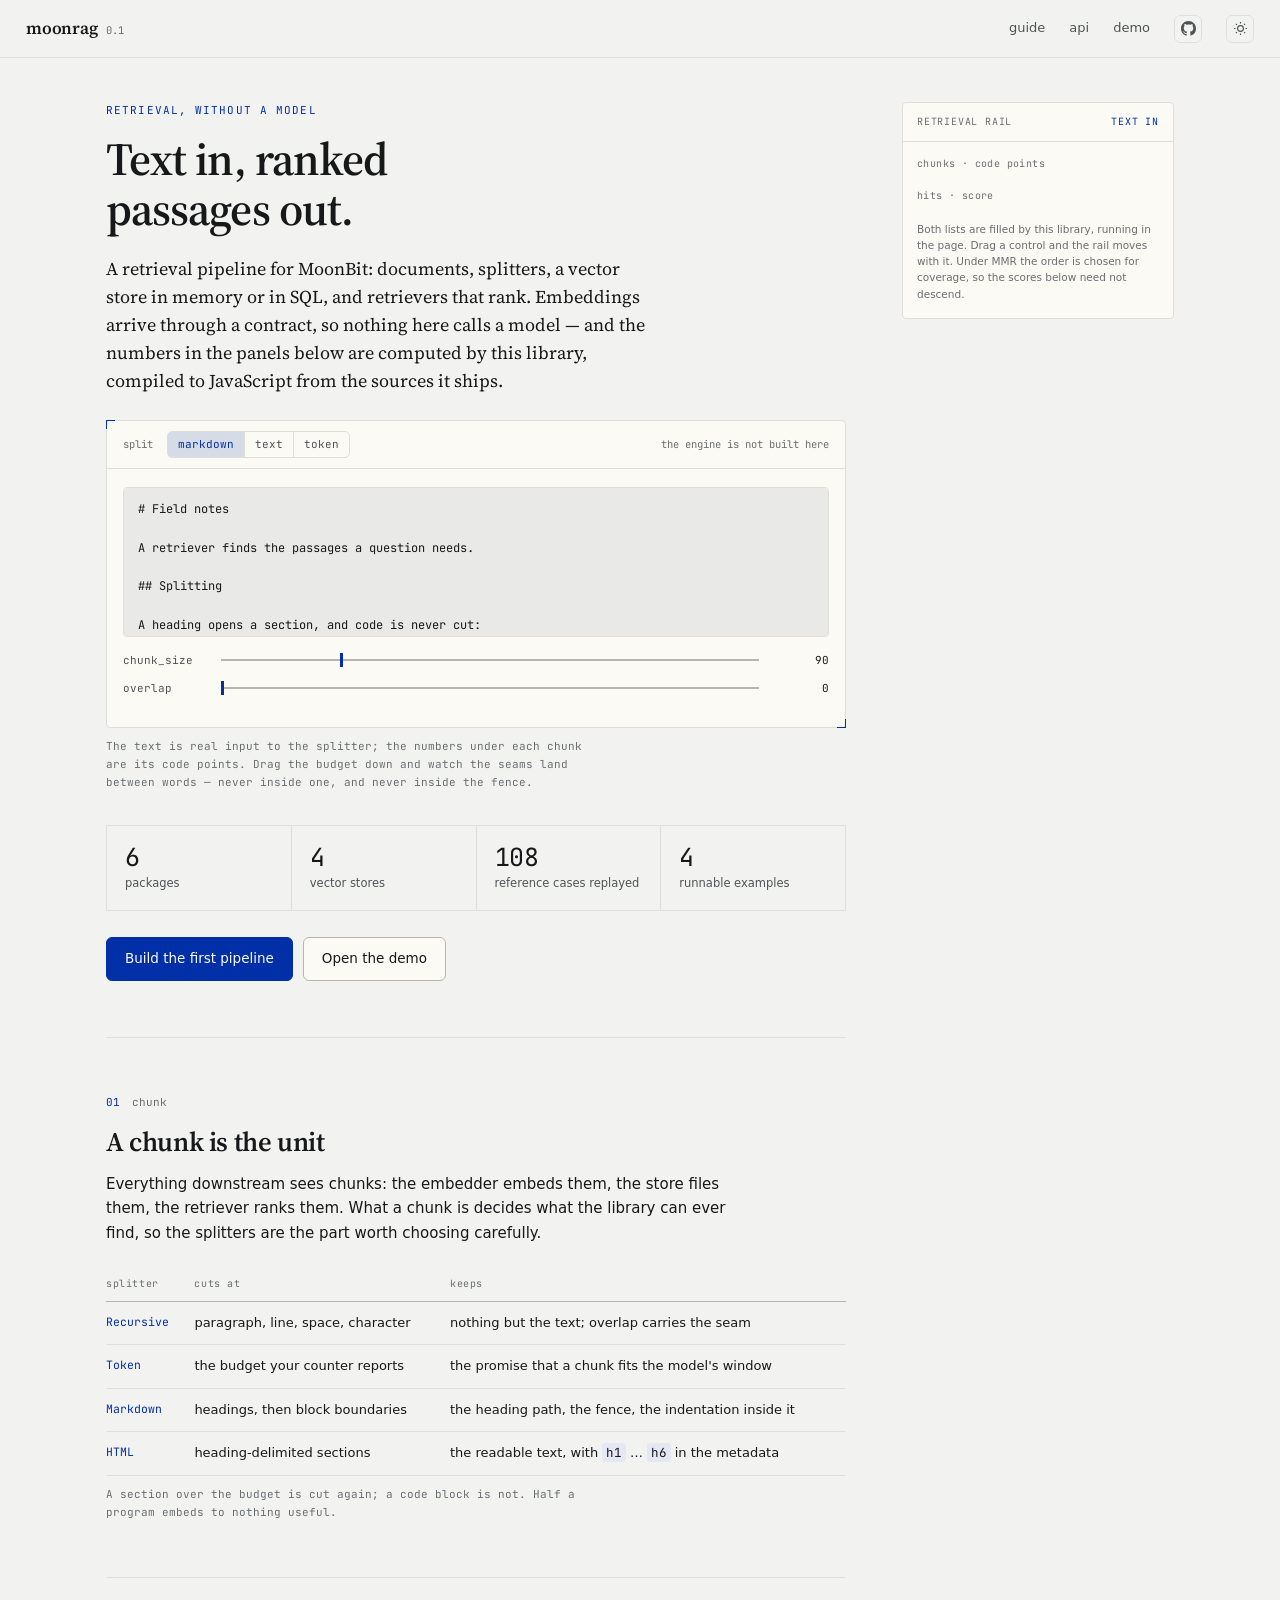
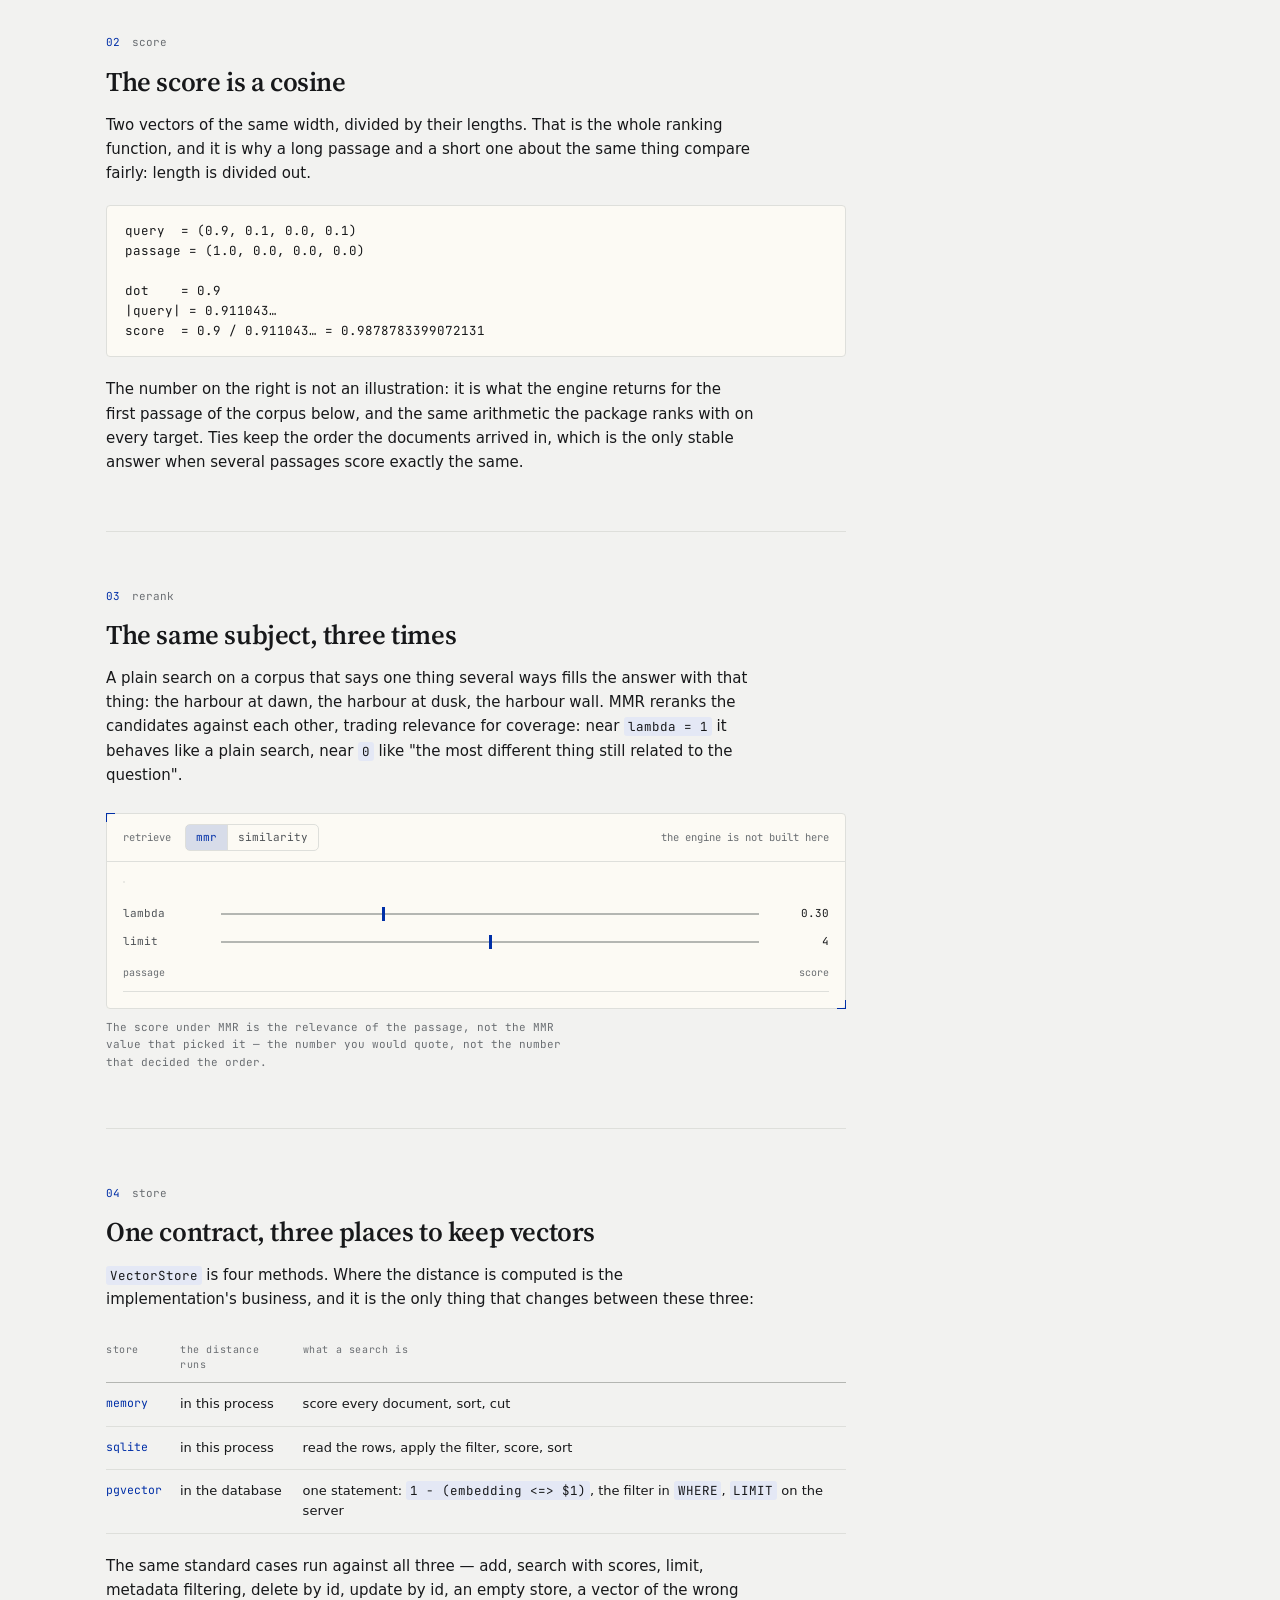
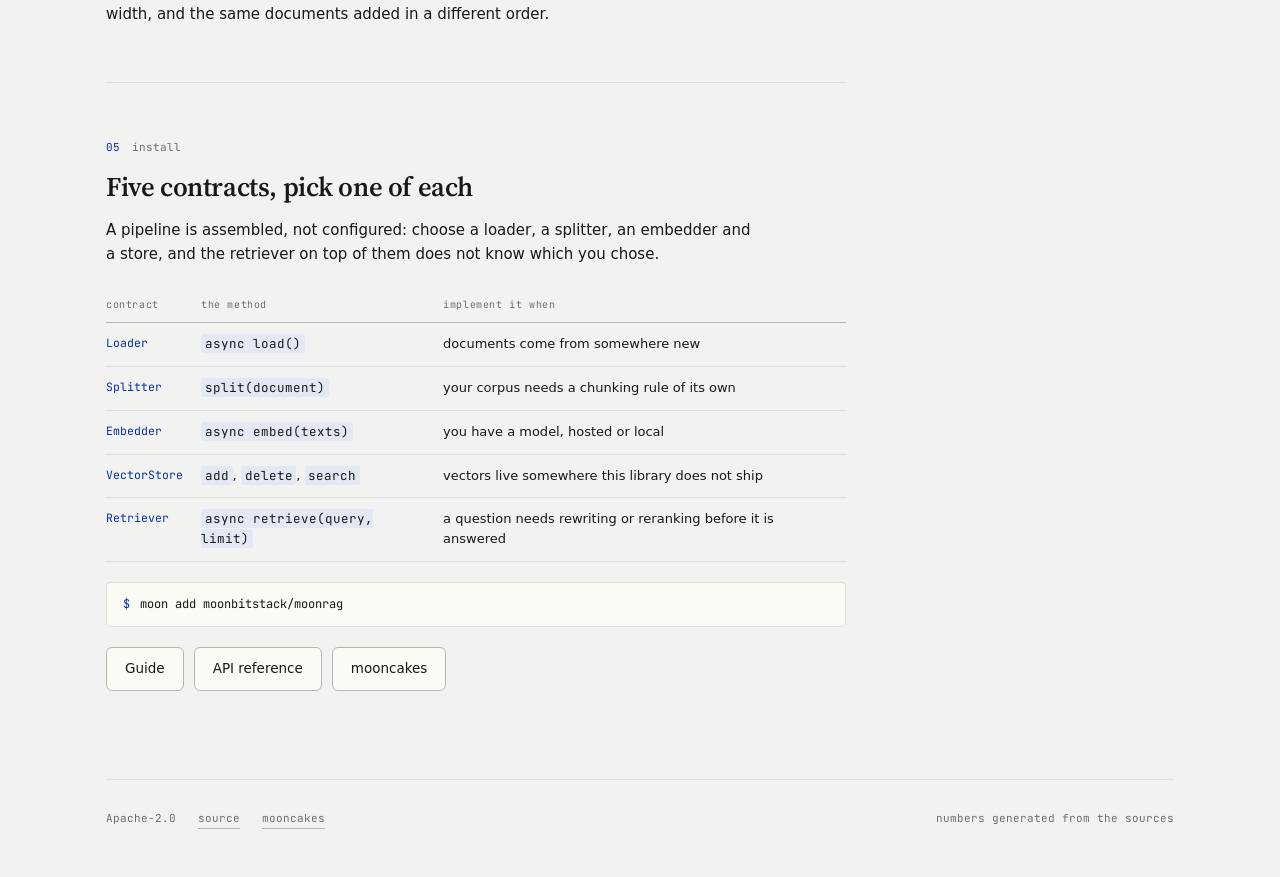
==== docs/index.html @ 8a78be21 "docs(moonrag): regenerate the API reference and the site figures for the MySQL work. Signed-off-by: " ====
<!doctype html>
<html lang="en" data-theme="light">
  <head>
    <meta charset="utf-8" />
    <meta name="viewport" content="width=device-width, initial-scale=1" />
    <title>moonrag — documents, splitting, vectors, retrieval</title>
    <meta
      name="description"
      content="A retrieval pipeline for MoonBit: documents, splitters, a vector store in memory or in SQL, and retrievers that rank. Embeddings arrive through a contract, so nothing here calls a model."
    />
    <meta property="og:type" content="website" />
    <meta property="og:title" content="moonrag — documents, splitting, vectors, retrieval" />
    <meta property="og:description" content="A retrieval pipeline for MoonBit: documents, splitters, a vector store in memory or in SQL, and retrievers that rank. Embeddings arrive through a contract, so nothing here calls a model." />
    <meta property="og:url" content="https://moonbitstack.github.io/moonrag/" />
    <meta name="theme-color" content="#f2f2f0" media="(prefers-color-scheme: light)" />
    <meta name="theme-color" content="#0b1733" media="(prefers-color-scheme: dark)" />
    <link rel="icon" href="favicon.svg" type="image/svg+xml" />
    <link rel="canonical" href="https://moonbitstack.github.io/moonrag/" />
    <link rel="preconnect" href="https://fonts.googleapis.com" />
    <link rel="preconnect" href="https://fonts.gstatic.com" crossorigin />
    <link
      href="https://fonts.googleapis.com/css2?family=Source+Serif+4:opsz,wght@8..60,400;8..60,600&family=JetBrains+Mono:wght@400;500&display=swap"
      rel="stylesheet"
    />
    <link rel="stylesheet" href="site.css" />
  </head>
  <body>
    <header>
      <a class="wordmark" href="./">moonrag <span>0.1</span></a>
      <nav>
        <a href="./guide.html">guide</a>
        <a href="./api.html">api</a>
        <a href="./demo.html">demo</a>
        <a
          class="icon"
          href="https://github.com/moonbitstack/moonrag"
          aria-label="Source on GitHub"
        >
          <svg viewBox="0 0 16 16" aria-hidden="true" fill="currentColor">
            <path
              d="M8 0C3.58 0 0 3.58 0 8c0 3.54 2.29 6.53 5.47 7.59.4.07.55-.17.55-.38 0-.19-.01-.82-.01-1.49-2.01.37-2.53-.49-2.69-.94-.09-.23-.48-.94-.82-1.13-.28-.15-.68-.52-.01-.53.63-.01 1.08.58 1.23.82.72 1.21 1.87.87 2.33.66.07-.52.28-.87.51-1.07-1.78-.2-3.64-.89-3.64-3.95 0-.87.31-1.59.82-2.15-.08-.2-.36-1.02.08-2.12 0 0 .67-.21 2.2.82a7.4 7.4 0 0 1 2-.27c.68 0 1.36.09 2 .27 1.53-1.04 2.2-.82 2.2-.82.44 1.1.16 1.92.08 2.12.51.56.82 1.27.82 2.15 0 3.07-1.87 3.75-3.65 3.95.29.25.54.73.54 1.48 0 1.07-.01 1.93-.01 2.2 0 .21.15.46.55.38A8.01 8.01 0 0 0 16 8c0-4.42-3.58-8-8-8Z"
            />
          </svg>
        </a>
        <button class="icon" data-theme-toggle aria-label="Switch theme" type="button">
          <svg class="sun" viewBox="0 0 16 16" aria-hidden="true" fill="none" stroke="currentColor" stroke-width="1.2">
            <circle cx="8" cy="8" r="3.1" />
            <path d="M8 1v1.6M8 13.4V15M1 8h1.6M13.4 8H15M3.05 3.05l1.13 1.13M11.82 11.82l1.13 1.13M12.95 3.05l-1.13 1.13M4.18 11.82l-1.13 1.13" />
          </svg>
          <svg class="moon" viewBox="0 0 16 16" aria-hidden="true" fill="none" stroke="currentColor" stroke-width="1.2">
            <path d="M13.5 9.6A6 6 0 0 1 6.4 2.5a6 6 0 1 0 7.1 7.1Z" />
          </svg>
        </button>
      </nav>
    </header>

    <div class="shell">
      <main>
        <div class="content">
          <section data-label="text in">
            <p class="eyebrow">retrieval, without a model</p>
            <h1>Text in, ranked passages out.</h1>
            <p class="lead">
              A retrieval pipeline for MoonBit: documents, splitters, a vector store in memory or in
              SQL, and retrievers that rank. Embeddings arrive through a contract, so nothing here
              calls a model — and the numbers in the panels below are computed by this library,
              compiled to JavaScript from the sources it ships.
            </p>

            <div class="figure" data-splitter>
              <div class="figure-head">
                <span>split</span>
                <div class="segmented" role="group" aria-label="Splitter">
                  <button type="button" data-mode="markdown" aria-pressed="true">markdown</button>
                  <button type="button" data-mode="text" aria-pressed="false">text</button>
                  <button type="button" data-mode="token" aria-pressed="false">token</button>
                </div>
                <span class="spacer"></span>
                <span data-status>—</span>
              </div>
              <div class="figure-body">
                <textarea data-text spellcheck="false"># Field notes

A retriever finds the passages a question needs.

## Splitting

A heading opens a section, and code is never cut:

```moonbit
let chunks = splitter.split(document)
```

## Ranking

Cosine similarity, with ties going to the document that arrived first.</textarea>
                <label class="control">
                  <span>chunk_size</span>
                  <input type="range" data-size min="24" max="320" step="2" value="90" />
                  <output data-size-out>90</output>
                </label>
                <label class="control">
                  <span>overlap</span>
                  <input type="range" data-overlap min="0" max="80" step="1" value="0" />
                  <output data-overlap-out>0</output>
                </label>
                <div class="strip" data-strip></div>
              </div>
            </div>
            <p class="caption">
              The text is real input to the splitter; the numbers under each chunk are its code
              points. Drag the budget down and watch the seams land between words — never inside one,
              and never inside the fence.
            </p>

            <div class="metrics">
              <div class="metric">
                <b><!--num:packages-->6<!--/num--></b>
                <span>packages</span>
              </div>
              <div class="metric">
                <b><!--num:backends-->4<!--/num--></b>
                <span>vector stores</span>
              </div>
              <div class="metric">
                <b><!--num:cases-->108<!--/num--></b>
                <span>reference cases replayed</span>
              </div>
              <div class="metric">
                <b><!--num:examples-->4<!--/num--></b>
                <span>runnable examples</span>
              </div>
            </div>

            <div class="actions">
              <a class="button primary" href="./guide.html">Build the first pipeline</a>
              <a class="button" href="./demo.html">Open the demo</a>
            </div>
          </section>

          <section data-label="chunk">
            <div class="section-label"><b>01</b> <span>chunk</span></div>
            <h2>A chunk is the unit</h2>
            <p>
              Everything downstream sees chunks: the embedder embeds them, the store files them, the
              retriever ranks them. What a chunk is decides what the library can ever find, so the
              splitters are the part worth choosing carefully.
            </p>
            <table class="grid">
              <thead>
                <tr>
                  <th>splitter</th>
                  <th>cuts at</th>
                  <th>keeps</th>
                </tr>
              </thead>
              <tbody>
                <tr>
                  <td>Recursive</td>
                  <td>paragraph, line, space, character</td>
                  <td>nothing but the text; overlap carries the seam</td>
                </tr>
                <tr>
                  <td>Token</td>
                  <td>the budget your counter reports</td>
                  <td>the promise that a chunk fits the model's window</td>
                </tr>
                <tr>
                  <td>Markdown</td>
                  <td>headings, then block boundaries</td>
                  <td>the heading path, the fence, the indentation inside it</td>
                </tr>
                <tr>
                  <td>HTML</td>
                  <td>heading-delimited sections</td>
                  <td>the readable text, with <code>h1</code> … <code>h6</code> in the metadata</td>
                </tr>
              </tbody>
            </table>
            <p class="caption">
              A section over the budget is cut again; a code block is not. Half a program embeds to
              nothing useful.
            </p>
          </section>

          <section data-label="score">
            <div class="section-label"><b>02</b> <span>score</span></div>
            <h2>The score is a cosine</h2>
            <p>
              Two vectors of the same width, divided by their lengths. That is the whole ranking
              function, and it is why a long passage and a short one about the same thing compare
              fairly: length is divided out.
            </p>
            <pre><code>query  = (0.9, 0.1, 0.0, 0.1)
passage = (1.0, 0.0, 0.0, 0.0)

dot    = 0.9
|query| = 0.911043…
score  = 0.9 / 0.911043… = 0.9878783399072131</code></pre>
            <p>
              The number on the right is not an illustration: it is what the engine returns for the
              first passage of the corpus below, and the same arithmetic the package ranks with on
              every target. Ties keep the order the documents arrived in, which is the only stable
              answer when several passages score exactly the same.
            </p>
          </section>

          <section data-label="dedupe">
            <div class="section-label"><b>03</b> <span>rerank</span></div>
            <h2>The same subject, three times</h2>
            <p>
              A plain search on a corpus that says one thing several ways fills the answer with that
              thing: the harbour at dawn, the harbour at dusk, the harbour wall. MMR reranks the
              candidates against each other, trading relevance for coverage: near
              <code>lambda = 1</code> it behaves like a plain search, near <code>0</code> like "the
              most different thing still related to the question".
            </p>

            <div class="figure" data-retriever>
              <div class="figure-head">
                <span>retrieve</span>
                <div class="segmented" role="group" aria-label="Order">
                  <button type="button" data-order="mmr" aria-pressed="true">mmr</button>
                  <button type="button" data-order="similarity" aria-pressed="false">
                    similarity
                  </button>
                </div>
                <span class="spacer"></span>
                <span data-status>—</span>
              </div>
              <div class="figure-body">
                <div class="segmented" data-queries role="group" aria-label="Query"></div>
                <label class="control" data-lambda-row>
                  <span>lambda</span>
                  <input type="range" data-lambda min="0" max="1" step="0.05" value="0.3" />
                  <output data-lambda-out>0.30</output>
                </label>
                <label class="control">
                  <span>limit</span>
                  <input type="range" data-k min="1" max="7" step="1" value="4" />
                  <output data-k-out>4</output>
                </label>
                <table class="hits">
                  <thead>
                    <tr>
                      <th></th>
                      <th>passage</th>
                      <th style="text-align: right">score</th>
                    </tr>
                  </thead>
                  <tbody data-hits></tbody>
                </table>
              </div>
            </div>
            <p class="caption">
              The score under MMR is the relevance of the passage, not the MMR value that picked it —
              the number you would quote, not the number that decided the order.
            </p>
          </section>

          <section data-label="store">
            <div class="section-label"><b>04</b> <span>store</span></div>
            <h2>One contract, three places to keep vectors</h2>
            <p>
              <code>VectorStore</code> is four methods. Where the distance is computed is the
              implementation's business, and it is the only thing that changes between these three:
            </p>
            <table class="grid">
              <thead>
                <tr>
                  <th>store</th>
                  <th>the distance runs</th>
                  <th>what a search is</th>
                </tr>
              </thead>
              <tbody>
                <tr>
                  <td>memory</td>
                  <td>in this process</td>
                  <td>score every document, sort, cut</td>
                </tr>
                <tr>
                  <td>sqlite</td>
                  <td>in this process</td>
                  <td>read the rows, apply the filter, score, sort</td>
                </tr>
                <tr>
                  <td>pgvector</td>
                  <td>in the database</td>
                  <td>
                    one statement: <code>1 - (embedding &lt;=&gt; $1)</code>, the filter in
                    <code>WHERE</code>, <code>LIMIT</code> on the server
                  </td>
                </tr>
              </tbody>
            </table>
            <p>
              The same standard cases run against all three — add, search with scores, limit,
              metadata filtering, delete by id, update by id, an empty store, a vector of the wrong
              width, and the same documents added in a different order.
            </p>
          </section>

          <section data-label="install">
            <div class="section-label"><b>05</b> <span>install</span></div>
            <h2>Five contracts, pick one of each</h2>
            <p>
              A pipeline is assembled, not configured: choose a loader, a splitter, an embedder and a
              store, and the retriever on top of them does not know which you chose.
            </p>
            <table class="grid">
              <thead>
                <tr>
                  <th>contract</th>
                  <th>the method</th>
                  <th>implement it when</th>
                </tr>
              </thead>
              <tbody>
                <tr>
                  <td>Loader</td>
                  <td><code>async load()</code></td>
                  <td>documents come from somewhere new</td>
                </tr>
                <tr>
                  <td>Splitter</td>
                  <td><code>split(document)</code></td>
                  <td>your corpus needs a chunking rule of its own</td>
                </tr>
                <tr>
                  <td>Embedder</td>
                  <td><code>async embed(texts)</code></td>
                  <td>you have a model, hosted or local</td>
                </tr>
                <tr>
                  <td>VectorStore</td>
                  <td><code>add</code>, <code>delete</code>, <code>search</code></td>
                  <td>vectors live somewhere this library does not ship</td>
                </tr>
                <tr>
                  <td>Retriever</td>
                  <td><code>async retrieve(query, limit)</code></td>
                  <td>a question needs rewriting or reranking before it is answered</td>
                </tr>
              </tbody>
            </table>
            <div class="shell-cmd">moon add moonbitstack/moonrag</div>
            <div class="actions">
              <a class="button" href="./guide.html">Guide</a>
              <a class="button" href="./api.html">API reference</a>
              <a class="button" href="https://mooncakes.io/docs/moonbitstack/moonrag">mooncakes</a>
            </div>
          </section>
        </div>

        <aside class="rail scroll" aria-label="Retrieval rail">
          <div class="rail-head">
            <span>retrieval rail</span>
            <b data-rail-section>text in</b>
          </div>
          <div class="rail-body">
            <div class="rail-block">chunks · code points</div>
            <div data-rail-chunks></div>
            <div class="rail-block">hits · score</div>
            <div data-rail-hits></div>
            <p class="rail-note">
              Both lists are filled by this library, running in the page. Drag a control and the rail
              moves with it. Under MMR the order is chosen for coverage, so the scores below need not
              descend.
            </p>
          </div>
        </aside>
      </main>

      <footer>
        <span>Apache-2.0</span>
        <a href="https://github.com/moonbitstack/moonrag">source</a>
        <a href="https://mooncakes.io/docs/moonbitstack/moonrag">mooncakes</a>
        <span class="spacer">numbers generated from the sources</span>
      </footer>
    </div>

    <script type="module" src="site.js"></script>
  </body>
</html>
---- docs/site.css ----
/* moonrag — a proof sheet cut from metal and pigment. By day: white gold, platinum and silver, with
   International Klein Blue for the marks an editor would make in the margin. By night: lapis lazuli
   and indigo, the same ultramarine lit from the other side. Hairlines instead of cards, tabular
   numerals instead of badges, crop marks instead of shadows. Nothing here is derived from a
   gradient. */

:root {
  /* Three metals, three jobs: platinum is the sheet, white gold the plate laid on it, silver the
     well a control is recessed into. The ink is graphite, so the blue is the only pigment. */
  --paper: #f2f2f0;
  --surface: #fcfaf4;
  --well: #e9e9e7;
  --ink: #17181a;
  --muted: #4f5357;
  --faint: #6a6e72;
  --rule: #dedfdb;
  --rule-strong: #b4b6b2;
  --accent: #002fa7;
  --accent-soft: #e4e8f5;
  --on-accent: #fcfaf4;
  --serif: "Source Serif 4", Georgia, "Times New Roman", serif;
  --mono: "JetBrains Mono", ui-monospace, "SFMono-Regular", Menlo, monospace;
  --sans: system-ui, -apple-system, "Segoe UI", Roboto, sans-serif;
  --rail: 272px;
  --gap: 56px;
  /* one step, used everywhere: 6 · 10 · 14 · 20 · 26 · 34 · 44 · 56 */
  --s1: 6px;
  --s2: 10px;
  --s3: 14px;
  --s4: 20px;
  --s5: 26px;
  --s6: 34px;
  --s7: 44px;
  --s8: 56px;
  color-scheme: light;
}

[data-theme="dark"] {
  /* Lapis is the ground and indigo the plate lifted off it; the accent is the same ultramarine as
     the day's, lit rather than laid on paper, so the blue survives the change of light. */
  --paper: #0b1733;
  --surface: #191d44;
  --well: #08122a;
  --ink: #e8ebf5;
  --muted: #a2a9c4;
  --faint: #828bad;
  --rule: #232a52;
  --rule-strong: #333b6b;
  --accent: #9fb8f0;
  --accent-soft: #1b2350;
  --on-accent: #0a1128;
  color-scheme: dark;
}

*,
*::before,
*::after {
  box-sizing: border-box;
}

html {
  scroll-behavior: smooth;
}

html,
button,
input,
textarea,
select {
  font-variant-ligatures: no-contextual;
}

body {
  margin: 0;
  background: var(--paper);
  color: var(--ink);
  font-family: var(--sans);
  font-size: 15px;
  line-height: 1.62;
  -webkit-font-smoothing: antialiased;
}

a {
  color: inherit;
  text-decoration: none;
  border-bottom: 1px solid var(--rule-strong);
}

a:hover {
  border-bottom-color: var(--accent);
  color: var(--accent);
}

code,
pre,
kbd {
  font-family: var(--mono);
  font-size: 12.5px;
}

p code,
li code,
td code,
dd code {
  background: var(--accent-soft);
  padding: 0.08em 0.3em;
  border-radius: 3px;
  overflow-wrap: anywhere;
}

/* ---------- scrollbars, site and in-page ------------------------------------------------ */

@supports selector(::-webkit-scrollbar) {
  html::-webkit-scrollbar {
    width: 10px;
    height: 10px;
  }
  html::-webkit-scrollbar-track {
    background: transparent;
  }
  html::-webkit-scrollbar-thumb {
    border-radius: 99px;
    border: 3px solid transparent;
    background-clip: content-box;
    background-color: color-mix(in srgb, var(--ink) 24%, transparent);
  }
  html.at-top::-webkit-scrollbar-thumb {
    background: transparent;
  }
  .scroll::-webkit-scrollbar,
  pre::-webkit-scrollbar,
  textarea::-webkit-scrollbar,
  table.grid::-webkit-scrollbar,
  .shell-cmd::-webkit-scrollbar {
    width: 8px;
    height: 8px;
  }
  .scroll::-webkit-scrollbar-track,
  pre::-webkit-scrollbar-track,
  textarea::-webkit-scrollbar-track,
  table.grid::-webkit-scrollbar-track,
  .shell-cmd::-webkit-scrollbar-track {
    background: transparent;
  }
  .scroll::-webkit-scrollbar-thumb,
  pre::-webkit-scrollbar-thumb,
  textarea::-webkit-scrollbar-thumb,
  table.grid::-webkit-scrollbar-thumb,
  .shell-cmd::-webkit-scrollbar-thumb {
    border-radius: 99px;
    border: 2px solid transparent;
    background-clip: content-box;
    background-color: color-mix(in srgb, var(--ink) 12%, transparent);
  }
  .scroll:hover::-webkit-scrollbar-thumb,
  pre:hover::-webkit-scrollbar-thumb,
  textarea:hover::-webkit-scrollbar-thumb,
  table.grid:hover::-webkit-scrollbar-thumb,
  .shell-cmd:hover::-webkit-scrollbar-thumb {
    background-color: color-mix(in srgb, var(--ink) 26%, transparent);
  }
}

@supports not selector(::-webkit-scrollbar) {
  html {
    scrollbar-width: thin;
    scrollbar-color: color-mix(in srgb, var(--ink) 26%, transparent) transparent;
  }
  html.at-top {
    scrollbar-color: transparent transparent;
  }
  .scroll,
  pre,
  textarea,
  table.grid,
  .shell-cmd {
    scrollbar-width: thin;
    scrollbar-color: color-mix(in srgb, var(--ink) 14%, transparent) transparent;
  }
  .scroll:hover,
  pre:hover,
  textarea:hover,
  table.grid:hover,
  .shell-cmd:hover {
    scrollbar-color: color-mix(in srgb, var(--ink) 30%, transparent) transparent;
  }
}

/* ---------- header --------------------------------------------------------------------- */

header {
  position: sticky;
  top: 0;
  z-index: 20;
  display: flex;
  align-items: center;
  gap: 26px;
  height: 58px;
  padding: 0 26px;
  background: color-mix(in srgb, var(--paper) 92%, transparent);
  backdrop-filter: saturate(140%) blur(6px);
  border-bottom: 1px solid var(--rule);
}

.wordmark {
  display: flex;
  align-items: baseline;
  gap: 8px;
  font-family: var(--serif);
  font-size: 17px;
  font-weight: 600;
  border: 0;
  letter-spacing: -0.01em;
}

.wordmark span {
  font-family: var(--mono);
  font-size: 10.5px;
  font-weight: 400;
  color: var(--faint);
  letter-spacing: 0;
}

header nav {
  display: flex;
  align-items: center;
  gap: 24px;
  margin-left: auto;
  font-size: 13px;
  color: var(--muted);
}

header nav a {
  border: 0;
  padding: 2px 0;
  border-bottom: 1px solid transparent;
}

header nav a[aria-current="page"] {
  color: var(--ink);
  border-bottom-color: var(--accent);
}

.icon {
  display: inline-flex;
  align-items: center;
  justify-content: center;
  width: 28px;
  height: 28px;
  border: 1px solid var(--rule);
  border-radius: 6px;
  color: var(--muted);
  background: transparent;
  padding: 0;
  cursor: pointer;
  line-height: 0;
}

.icon:hover {
  color: var(--accent);
  border-color: var(--accent);
}

.icon svg {
  width: 15px;
  height: 15px;
  display: block;
}

[data-theme="light"] .moon,
[data-theme="dark"] .sun {
  display: none;
}

/* ---------- shell --------------------------------------------------------------------- */

.shell {
  max-width: 1120px;
  margin: 0 auto;
  padding: 0 26px;
}

main {
  display: grid;
  grid-template-columns: minmax(0, 1fr) var(--rail);
  gap: var(--gap);
  padding: var(--s7) 0 88px;
  align-items: start;
}

main.wide {
  grid-template-columns: minmax(0, 1fr);
  max-width: 900px;
  /* One column, so the grid gap would land between sections and double their seam. */
  gap: 0;
}

section {
  padding: var(--s8) 0 var(--s8);
  border-top: 1px solid var(--rule);
  scroll-margin-top: 78px;
}

section:first-child {
  border-top: 0;
  padding-top: 0;
}

section:last-child {
  padding-bottom: 0;
}

/* The seam between two sections is the rule and the padding on either side of it, so no child is
   allowed to add a margin of its own at the top or the bottom. */
section > :first-child {
  margin-top: 0;
}

section > :last-child {
  margin-bottom: 0;
}

/* ---------- typography ---------------------------------------------------------------- */

.eyebrow {
  font-family: var(--mono);
  font-size: 11px;
  letter-spacing: 0.1em;
  color: var(--accent);
  text-transform: uppercase;
  margin: 0 0 var(--s3);
}

h1 {
  font-family: var(--serif);
  font-weight: 600;
  font-size: clamp(32px, 4.4vw, 46px);
  line-height: 1.1;
  letter-spacing: -0.02em;
  margin: 0 0 var(--s4);
  max-width: 16ch;
}

h2 {
  font-family: var(--serif);
  font-weight: 600;
  font-size: 27px;
  line-height: 1.2;
  letter-spacing: -0.015em;
  margin: 0 0 var(--s3);
}

h3 {
  font-family: var(--sans);
  font-weight: 600;
  font-size: 15px;
  margin: var(--s6) 0 var(--s3);
}

.section-label {
  display: flex;
  align-items: baseline;
  gap: 12px;
  font-family: var(--mono);
  font-size: 11px;
  color: var(--faint);
  margin-bottom: var(--s3);
}

.section-label b {
  color: var(--accent);
  font-weight: 400;
}

.lead {
  font-family: var(--serif);
  font-size: 18px;
  line-height: 1.55;
  color: var(--ink);
  margin: 0 0 var(--s5);
  max-width: 62ch;
}

p,
ul,
ol {
  max-width: 68ch;
}

p {
  margin: 0 0 var(--s3);
  color: var(--ink);
}

.muted {
  color: var(--muted);
}

small {
  font-size: 12.5px;
  color: var(--muted);
}

ul {
  margin: 0 0 16px;
  padding-left: 18px;
}

li {
  margin-bottom: var(--s1);
}

li::marker {
  color: var(--faint);
}

.actions {
  display: flex;
  flex-wrap: wrap;
  gap: var(--s2);
  margin: var(--s5) 0 0;
}

.button {
  display: inline-flex;
  align-items: center;
  gap: 8px;
  padding: 10px 18px;
  border: 1px solid var(--rule-strong);
  border-radius: 6px;
  font-size: 13.5px;
  color: var(--ink);
  background: var(--surface);
}

.button:hover {
  border-color: var(--accent);
  color: var(--accent);
}

.button.primary {
  background: var(--accent);
  border-color: var(--accent);
  color: var(--on-accent);
}

.button.primary:hover {
  background: color-mix(in srgb, var(--accent) 88%, var(--ink));
  border-color: color-mix(in srgb, var(--accent) 88%, var(--ink));
  color: var(--on-accent);
}

[data-theme="dark"] .button.primary:hover {
  background: color-mix(in srgb, var(--accent) 88%, #ffffff);
  border-color: color-mix(in srgb, var(--accent) 88%, #ffffff);
}

/* ---------- figures ------------------------------------------------------------------- */

.figure {
  position: relative;
  margin: var(--s5) 0 0;
  border: 1px solid var(--rule);
  background: var(--surface);
  border-radius: 4px;
}

.figure::before,
.figure::after {
  content: "";
  position: absolute;
  width: 9px;
  height: 9px;
  border-color: var(--accent);
  border-style: solid;
  pointer-events: none;
}

.figure::before {
  top: -1px;
  left: -1px;
  border-width: 1px 0 0 1px;
}

.figure::after {
  bottom: -1px;
  right: -1px;
  border-width: 0 1px 1px 0;
}

.figure-head {
  display: flex;
  flex-wrap: wrap;
  align-items: center;
  gap: var(--s3);
  padding: var(--s2) 16px;
  border-bottom: 1px solid var(--rule);
  font-family: var(--mono);
  font-size: 10.5px;
  color: var(--faint);
}

.figure-head .spacer {
  margin-left: auto;
}

.figure-body {
  padding: 18px 16px 16px;
}

.caption {
  font-family: var(--mono);
  font-size: 11px;
  line-height: 1.6;
  color: var(--faint);
  margin: var(--s2) 0 0;
  max-width: 68ch;
}

/* A code block, a table, a list of fields and a row of buttons carry no bottom margin: the gap is
   the follower's. A caption is the exception — it belongs to what it sits under. */
pre + *,
table.grid + *,
dl.fields + *,
.shell-cmd + *,
.actions + * {
  margin-top: var(--s4);
}

pre + .caption,
table.grid + .caption,
.figure + .caption {
  margin-top: var(--s2);
}

/* ---------- controls ------------------------------------------------------------------ */

.segmented {
  display: inline-flex;
  border: 1px solid var(--rule);
  border-radius: 5px;
  overflow: hidden;
}

.segmented button {
  appearance: none;
  border: 0;
  border-right: 1px solid var(--rule);
  background: transparent;
  color: var(--muted);
  font-family: var(--mono);
  font-size: 11px;
  padding: 5px 10px 6px;
  cursor: pointer;
}

.segmented button:last-child {
  border-right: 0;
}

.segmented button[aria-pressed="true"] {
  background: color-mix(in srgb, var(--accent) 15%, transparent);
  color: var(--accent);
}

.figure-body > .segmented {
  margin: 0 0 var(--s3);
}

.control {
  display: grid;
  grid-template-columns: 84px minmax(0, 1fr) 56px;
  align-items: center;
  gap: var(--s3);
  font-family: var(--mono);
  font-size: 11px;
  color: var(--muted);
  margin: 0 0 var(--s2);
}

.control:last-of-type {
  margin-bottom: var(--s3);
}

.control output {
  text-align: right;
  color: var(--ink);
  font-variant-numeric: tabular-nums;
}

/* A range is a rule with a needle on it: a two-pixel track in the rule colour, a three-pixel
   accent bar for the handle. No pill, no shadow — the same language as the crop marks. */
input[type="range"] {
  width: 100%;
  height: 18px;
  margin: 0;
  appearance: none;
  -webkit-appearance: none;
  background: transparent;
  cursor: ew-resize;
}

input[type="range"]::-webkit-slider-runnable-track {
  height: 2px;
  background: var(--rule-strong);
  border-radius: 0;
}

input[type="range"]::-webkit-slider-thumb {
  -webkit-appearance: none;
  width: 3px;
  height: 14px;
  margin-top: -6px;
  border: 0;
  border-radius: 0;
  background: var(--accent);
}

input[type="range"]::-moz-range-track {
  height: 2px;
  background: var(--rule-strong);
  border-radius: 0;
}

input[type="range"]::-moz-range-thumb {
  width: 3px;
  height: 14px;
  border: 0;
  border-radius: 0;
  background: var(--accent);
}

input[type="range"]:hover::-webkit-slider-thumb {
  background: color-mix(in srgb, var(--accent) 82%, var(--ink));
}

textarea {
  display: block;
  width: 100%;
  min-height: 150px;
  margin: 0 0 var(--s3);
  resize: none;
  padding: 12px 14px;
  border: 1px solid var(--rule);
  border-radius: 4px;
  background: var(--well);
  color: var(--ink);
  font-family: var(--mono);
  font-size: 12px;
  line-height: 1.6;
}

textarea:focus,
input:focus-visible,
button:focus-visible,
a:focus-visible {
  outline: 1px solid var(--accent);
  outline-offset: 2px;
}

/* ---------- chunk strip --------------------------------------------------------------- */

.strip {
  margin-top: var(--s3);
}

.chunk {
  position: relative;
  display: grid;
  grid-template-columns: 26px minmax(0, 1fr);
  gap: var(--s2);
  padding: 9px 10px 9px 0;
  border-top: 1px dashed var(--rule-strong);
}

.chunk:first-child {
  border-top: 0;
}

.chunk-no {
  font-family: var(--mono);
  font-size: 10px;
  color: var(--accent);
  text-align: right;
  padding-top: 2px;
  font-variant-numeric: tabular-nums;
}

.chunk-text {
  font-family: var(--mono);
  font-size: 11.5px;
  line-height: 1.55;
  color: var(--ink);
  white-space: pre-wrap;
  overflow-wrap: anywhere;
  margin: 0;
}

.chunk-path {
  display: inline-block;
  font-family: var(--mono);
  font-size: 10px;
  color: var(--faint);
  margin-top: 5px;
}

.chunk-tag {
  font-family: var(--mono);
  font-size: 9.5px;
  letter-spacing: 0.04em;
  color: var(--accent);
  border: 1px solid var(--accent);
  border-radius: 3px;
  padding: 0 4px;
  margin-left: 6px;
  vertical-align: 1px;
}

/* ---------- hits ---------------------------------------------------------------------- */

.hits {
  width: 100%;
  border-collapse: collapse;
  font-size: 12.5px;
}

.hits th {
  font-family: var(--mono);
  font-size: 10px;
  font-weight: 400;
  color: var(--faint);
  text-align: left;
  padding: 0 0 var(--s2);
  border-bottom: 1px solid var(--rule);
}

.hits td {
  padding: 9px 0;
  border-bottom: 1px solid var(--rule);
  vertical-align: baseline;
}

.hits tr:last-child td {
  border-bottom: 0;
}

.hits .score {
  font-family: var(--mono);
  font-size: 11.5px;
  text-align: right;
  font-variant-numeric: tabular-nums;
  color: var(--muted);
  width: 52px;
}

.hits .rank-no {
  font-family: var(--mono);
  font-size: 10px;
  color: var(--faint);
  width: 18px;
  font-variant-numeric: tabular-nums;
}

.hits .source {
  display: block;
  font-family: var(--mono);
  font-size: 10px;
  color: var(--faint);
  margin-top: 3px;
}

.hits tr.top .score {
  color: var(--accent);
}

.hits tr.top .rank-no {
  color: var(--accent);
}

/* ---------- metrics ------------------------------------------------------------------- */

.metrics {
  display: grid;
  grid-template-columns: repeat(4, minmax(0, 1fr));
  gap: 1px;
  margin: var(--s6) 0 0;
  border: 1px solid var(--rule);
  background: var(--rule);
}

.metric {
  background: var(--paper);
  padding: 16px 18px 18px;
}

.metric b {
  display: block;
  font-family: var(--mono);
  font-size: 25px;
  font-weight: 400;
  letter-spacing: -0.02em;
  font-variant-numeric: tabular-nums;
  color: var(--ink);
  line-height: 1.2;
}

.metric span {
  display: block;
  font-size: 11.5px;
  color: var(--muted);
  margin-top: 3px;
  line-height: 1.45;
}

/* ---------- tables -------------------------------------------------------------------- */

table.grid {
  width: 100%;
  border-collapse: collapse;
  font-size: 13px;
  margin: var(--s4) 0 0;
}

table.grid th,
table.grid td {
  text-align: left;
  padding: 11px 18px 12px 0;
  border-bottom: 1px solid var(--rule);
  vertical-align: top;
  line-height: 1.5;
}

table.grid th {
  font-family: var(--mono);
  font-size: 10px;
  font-weight: 400;
  color: var(--faint);
  letter-spacing: 0.06em;
  padding-bottom: var(--s2);
  border-bottom-color: var(--rule-strong);
}

table.grid td,
table.grid th,
.hits td {
  overflow-wrap: anywhere;
}

table.grid td:first-child {
  font-family: var(--mono);
  font-size: 11.5px;
  color: var(--accent);
  white-space: nowrap;
}

/* ---------- code ---------------------------------------------------------------------- */

pre {
  margin: var(--s4) 0 0;
  padding: 15px 18px;
  background: var(--surface);
  border: 1px solid var(--rule);
  border-radius: 4px;
  overflow: auto;
  line-height: 1.6;
  color: var(--ink);
}

pre code {
  white-space: pre;
  overflow-wrap: normal;
}

.shell-cmd {
  display: flex;
  align-items: center;
  gap: var(--s2);
  margin: var(--s4) 0 0;
  padding: 12px 16px;
  border: 1px solid var(--rule);
  border-radius: 4px;
  background: var(--surface);
  font-family: var(--mono);
  font-size: 12px;
  overflow-x: auto;
}

.shell-cmd::before {
  content: "$";
  color: var(--accent);
}

/* ---------- rail ---------------------------------------------------------------------- */

.rail {
  position: sticky;
  top: 76px;
  border: 1px solid var(--rule);
  background: var(--surface);
  border-radius: 4px;
  max-height: calc(100vh - 100px);
  overflow: auto;
}

.rail-head {
  display: flex;
  align-items: center;
  justify-content: space-between;
  gap: var(--s2);
  padding: 11px 14px;
  border-bottom: 1px solid var(--rule);
  font-family: var(--mono);
  font-size: 10px;
  letter-spacing: 0.08em;
  color: var(--faint);
  text-transform: uppercase;
}

.rail-head b {
  color: var(--accent);
  font-weight: 400;
}

.rail-body {
  padding: 12px 14px 16px;
}

.rail-block {
  font-family: var(--mono);
  font-size: 10px;
  color: var(--faint);
  margin: 16px 0 var(--s1);
  letter-spacing: 0.04em;
}

.rail-block:first-child {
  margin-top: 2px;
}

.rail-row {
  display: grid;
  grid-template-columns: 16px minmax(0, 1fr) 42px;
  gap: var(--s1);
  align-items: baseline;
  padding: 5px 0;
  border-bottom: 1px dotted var(--rule);
  font-family: var(--mono);
  font-size: 10.5px;
}

.rail-row:last-child {
  border-bottom: 0;
}

.rail-row .n {
  color: var(--accent);
  font-variant-numeric: tabular-nums;
}

.rail-row .t {
  color: var(--muted);
  overflow: hidden;
  text-overflow: ellipsis;
  white-space: nowrap;
}

.rail-row .v {
  text-align: right;
  color: var(--ink);
  font-variant-numeric: tabular-nums;
}

.rail-note {
  margin: 16px 0 0;
  font-size: 10.5px;
  line-height: 1.55;
  color: var(--faint);
}

/* ---------- guide + api --------------------------------------------------------------- */

.toc {
  font-family: var(--mono);
  font-size: 11px;
  line-height: 1.55;
}

.toc a {
  display: block;
  border: 0;
  color: var(--muted);
  padding: 4px 0;
}

.toc a:hover {
  color: var(--accent);
}

.toc a[aria-current] {
  color: var(--accent);
}

.toc .group + .group {
  margin-top: var(--s3);
  padding-top: var(--s3);
  border-top: 1px dotted var(--rule-strong);
}

.toc .group b {
  display: block;
  font-family: var(--mono);
  font-size: 10px;
  font-weight: 400;
  letter-spacing: 0.06em;
  color: var(--accent);
  margin-bottom: var(--s1);
}

.step {
  display: flex;
  gap: var(--s3);
  align-items: baseline;
  margin: 0 0 var(--s3);
}

.step b {
  font-family: var(--mono);
  font-size: 11px;
  font-weight: 400;
  color: var(--accent);
}

.step h2 {
  margin: 0;
  font-family: var(--serif);
  font-size: 19px;
  font-weight: 600;
  line-height: 1.55;
  letter-spacing: -0.01em;
}

.note {
  border-left: 2px solid var(--accent);
  border-radius: 0 4px 4px 0;
  background: var(--accent-soft);
  padding: 12px 16px;
  margin: var(--s4) 0;
  font-size: 13.5px;
}

.note p:last-child {
  margin-bottom: 0;
}

article.api {
  padding: var(--s5) 0 6px;
  border-bottom: 1px solid var(--rule);
  scroll-margin-top: 78px;
}

article.api:last-child {
  border-bottom: 0;
}

article.api h3 {
  margin: 0 0 var(--s2);
  font-family: var(--mono);
  font-size: 14.5px;
  font-weight: 500;
  letter-spacing: -0.01em;
}

article.api h3 .kind {
  font-size: 10px;
  color: var(--faint);
  font-weight: 400;
  margin-right: 8px;
  letter-spacing: 0.04em;
}

article.api pre {
  margin: var(--s3) 0;
  font-size: 11.5px;
}

.member {
  margin: var(--s3) 0 0;
}

dl.fields {
  margin: var(--s4) 0 0;
  font-size: 13px;
}

dl.fields dt {
  font-family: var(--mono);
  font-size: 11.5px;
  color: var(--accent);
  margin-top: var(--s3);
  letter-spacing: 0.02em;
}

/* Each key and its description are one row, and a dotted seam separates the rows — the same seam
   the chunk list uses. */
dl.fields dd {
  margin: 3px 0 0 0;
  padding-bottom: var(--s3);
  border-bottom: 1px dotted var(--rule);
  color: var(--muted);
}

dl.fields dd:last-of-type {
  padding-bottom: 0;
  border-bottom: 0;
}

/* ---------- back to the top ------------------------------------------------------------- */

.totop {
  position: fixed;
  right: 24px;
  bottom: 24px;
  z-index: 25;
  display: inline-flex;
  align-items: center;
  gap: 5px;
  padding: 7px 13px;
  border: 1px solid var(--rule-strong);
  border-radius: 4px;
  background: color-mix(in srgb, var(--surface) 92%, transparent);
  backdrop-filter: saturate(140%) blur(6px);
  font-family: var(--mono);
  font-size: 11px;
  letter-spacing: 0.06em;
  line-height: 1.2;
  color: var(--muted);
  cursor: pointer;
  opacity: 0;
  visibility: hidden;
  transform: translateY(6px);
  transition:
    opacity 160ms ease,
    transform 160ms ease,
    color 120ms ease,
    border-color 120ms ease;
}

.totop span {
  color: var(--accent);
  font-size: 12px;
  line-height: 1;
}

.totop.is-visible {
  opacity: 1;
  visibility: visible;
  transform: none;
}

.totop:hover {
  color: var(--accent);
  border-color: var(--accent);
}

footer {
  border-top: 1px solid var(--rule);
  padding: 30px 0 48px;
  font-family: var(--mono);
  font-size: 11px;
  color: var(--faint);
  display: flex;
  flex-wrap: wrap;
  gap: var(--s2) 22px;
}

footer .spacer {
  margin-left: auto;
}

/* ---------- narrow -------------------------------------------------------------------- */

@media (width <= 900px) {
  main {
    grid-template-columns: minmax(0, 1fr);
    padding-top: var(--s6);
  }
  section {
    padding: var(--s7) 0;
  }
  section:first-child {
    padding-top: 0;
  }
  .rail {
    position: static;
    order: 2;
    max-height: none;
  }
  h1 {
    max-width: none;
  }
  .metrics {
    grid-template-columns: repeat(2, minmax(0, 1fr));
  }
}

@media (width <= 620px) {
  header {
    gap: var(--s3);
    padding: 0 18px;
  }
  header nav {
    gap: 14px;
    font-size: 12px;
  }
  header nav a.hide-sm {
    display: none;
  }
  .wordmark span {
    display: none;
  }
  .shell {
    padding: 0 18px;
  }
  .control {
    grid-template-columns: 64px minmax(0, 1fr) 48px;
    gap: 8px;
  }
  .lead {
    font-size: 17px;
  }
  .figure-body {
    padding: 16px 14px 14px;
  }
  .totop {
    right: 14px;
    bottom: 14px;
  }
  .metrics {
    grid-template-columns: repeat(2, minmax(0, 1fr));
  }
  table.grid {
    display: block;
    overflow-x: auto;
    white-space: nowrap;
  }
  pre {
    font-size: 11.5px;
  }
}

@media (prefers-reduced-motion: reduce) {
  html {
    scroll-behavior: auto;
  }
  * {
    transition: none !important;
  }
}
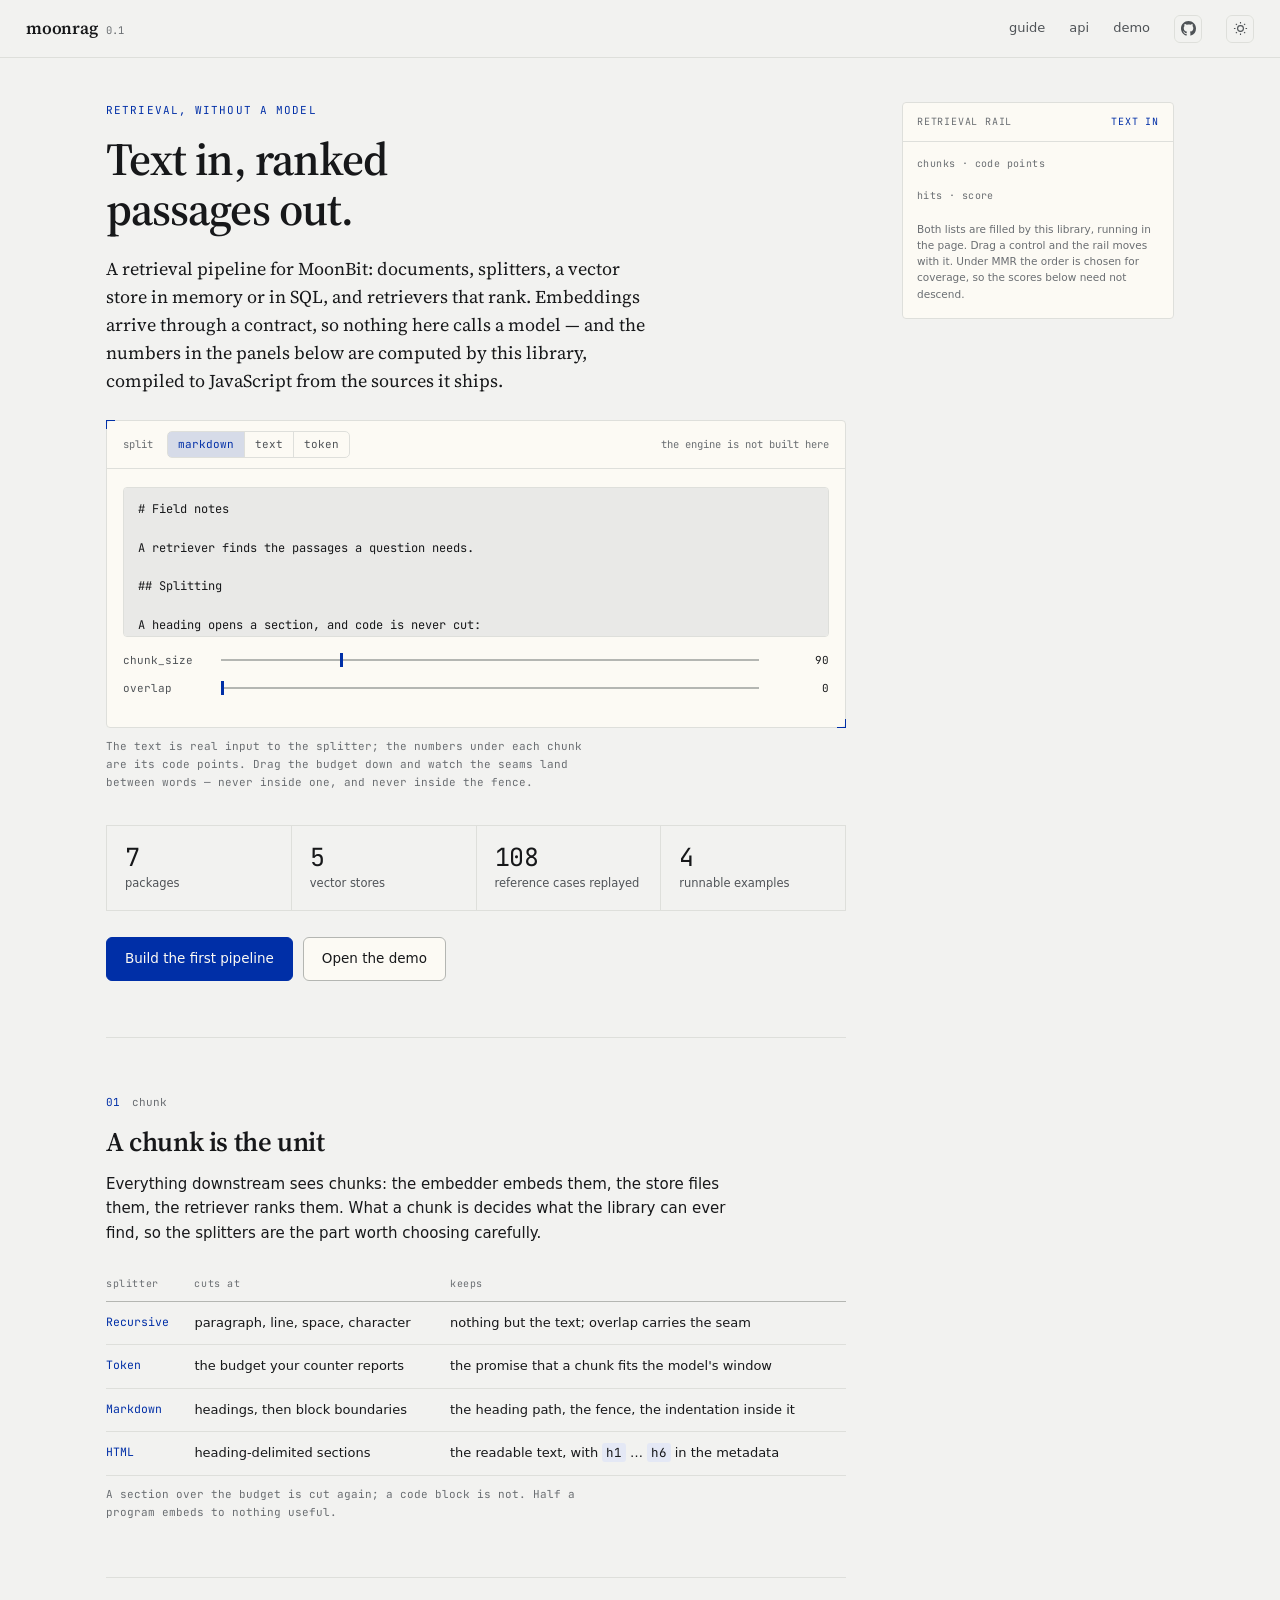
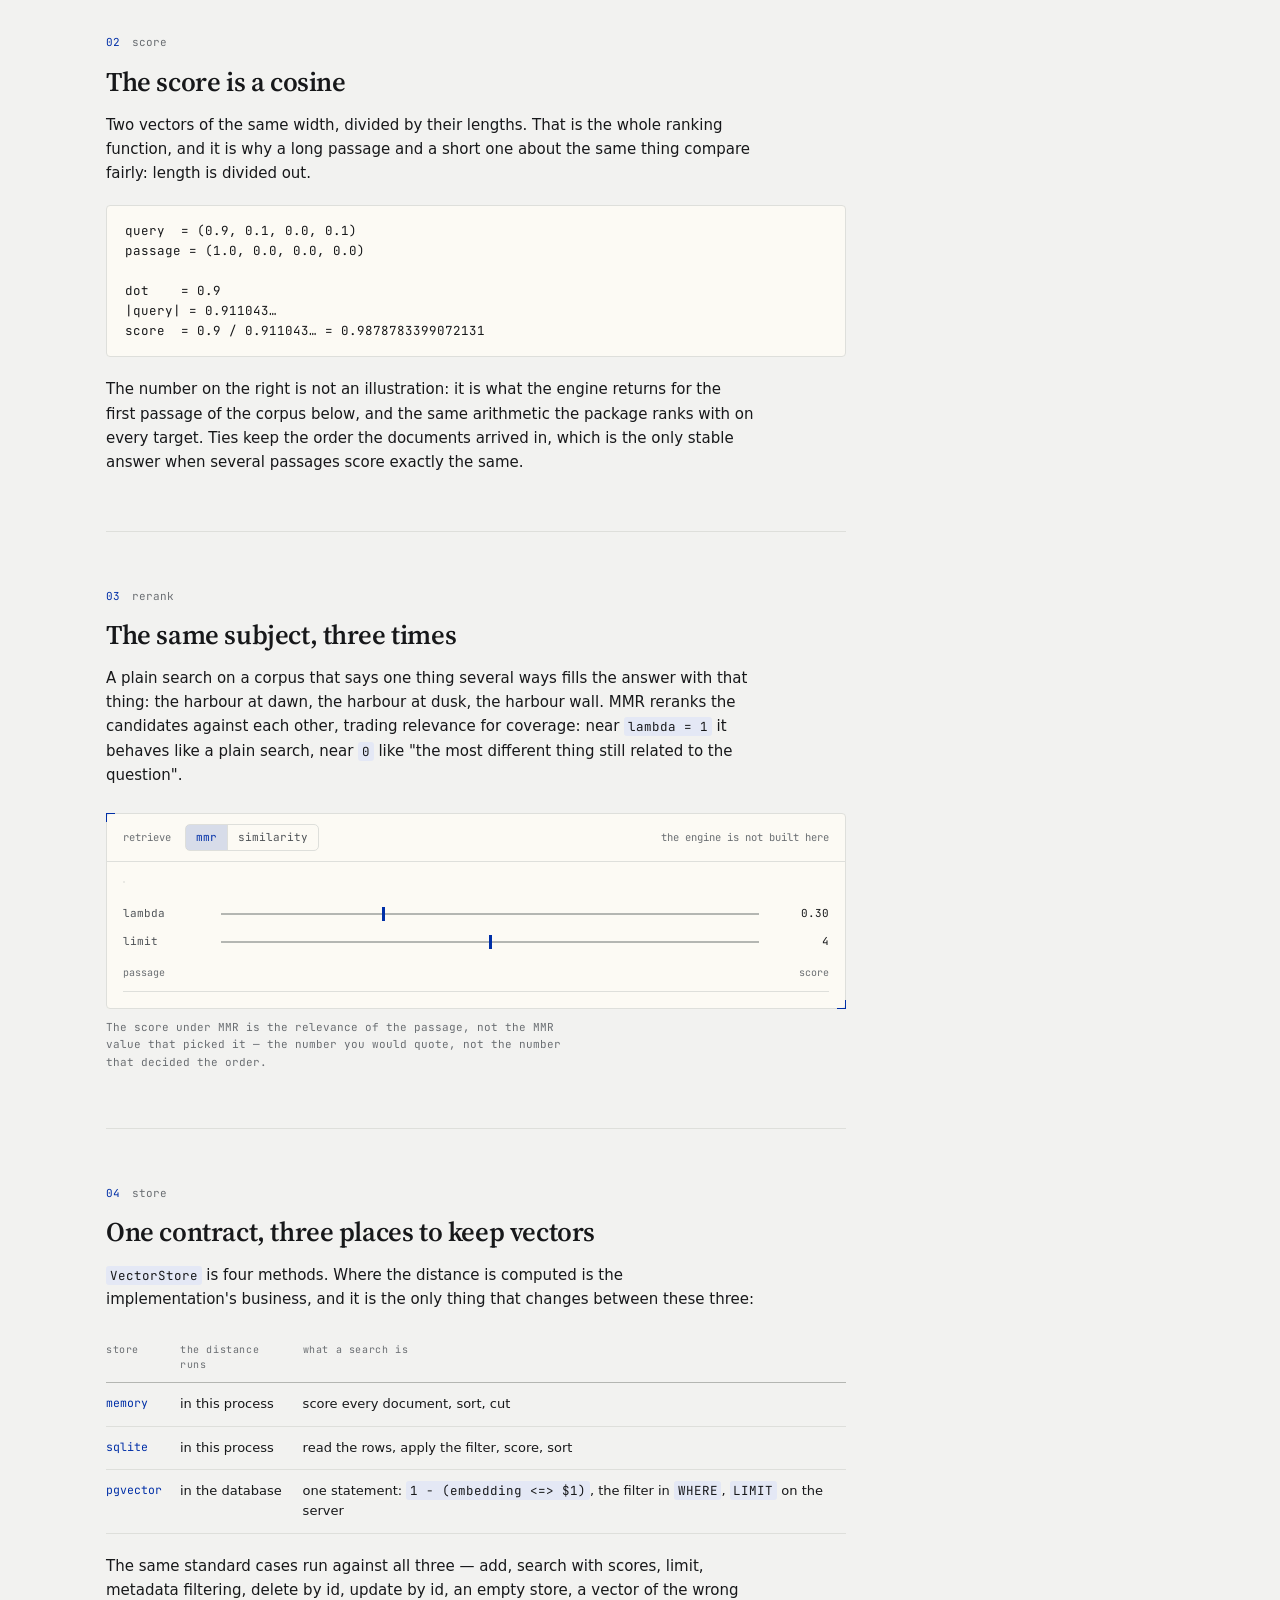
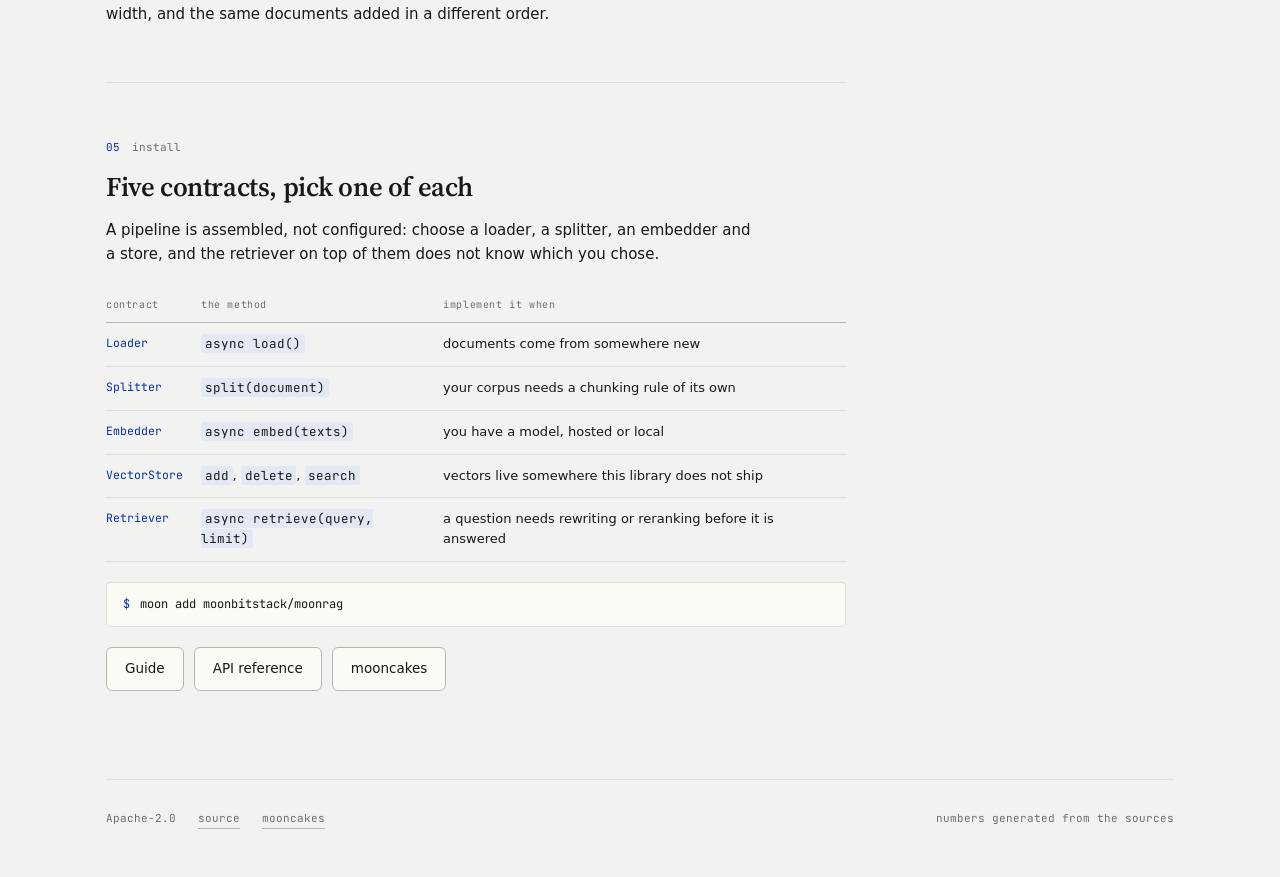
==== commit 0048b29d: "leo(qdrant): add the Qdrant vector store, its standard cases and CI. Signed-off-by: Leo Cheng (heke1" ====
--- a/docs/index.html
+++ b/docs/index.html
@@ -115,11 +115,11 @@
 
             <div class="metrics">
               <div class="metric">
-                <b><!--num:packages-->6<!--/num--></b>
+                <b><!--num:packages-->7<!--/num--></b>
                 <span>packages</span>
               </div>
               <div class="metric">
-                <b><!--num:backends-->4<!--/num--></b>
+                <b><!--num:backends-->5<!--/num--></b>
                 <span>vector stores</span>
               </div>
               <div class="metric">
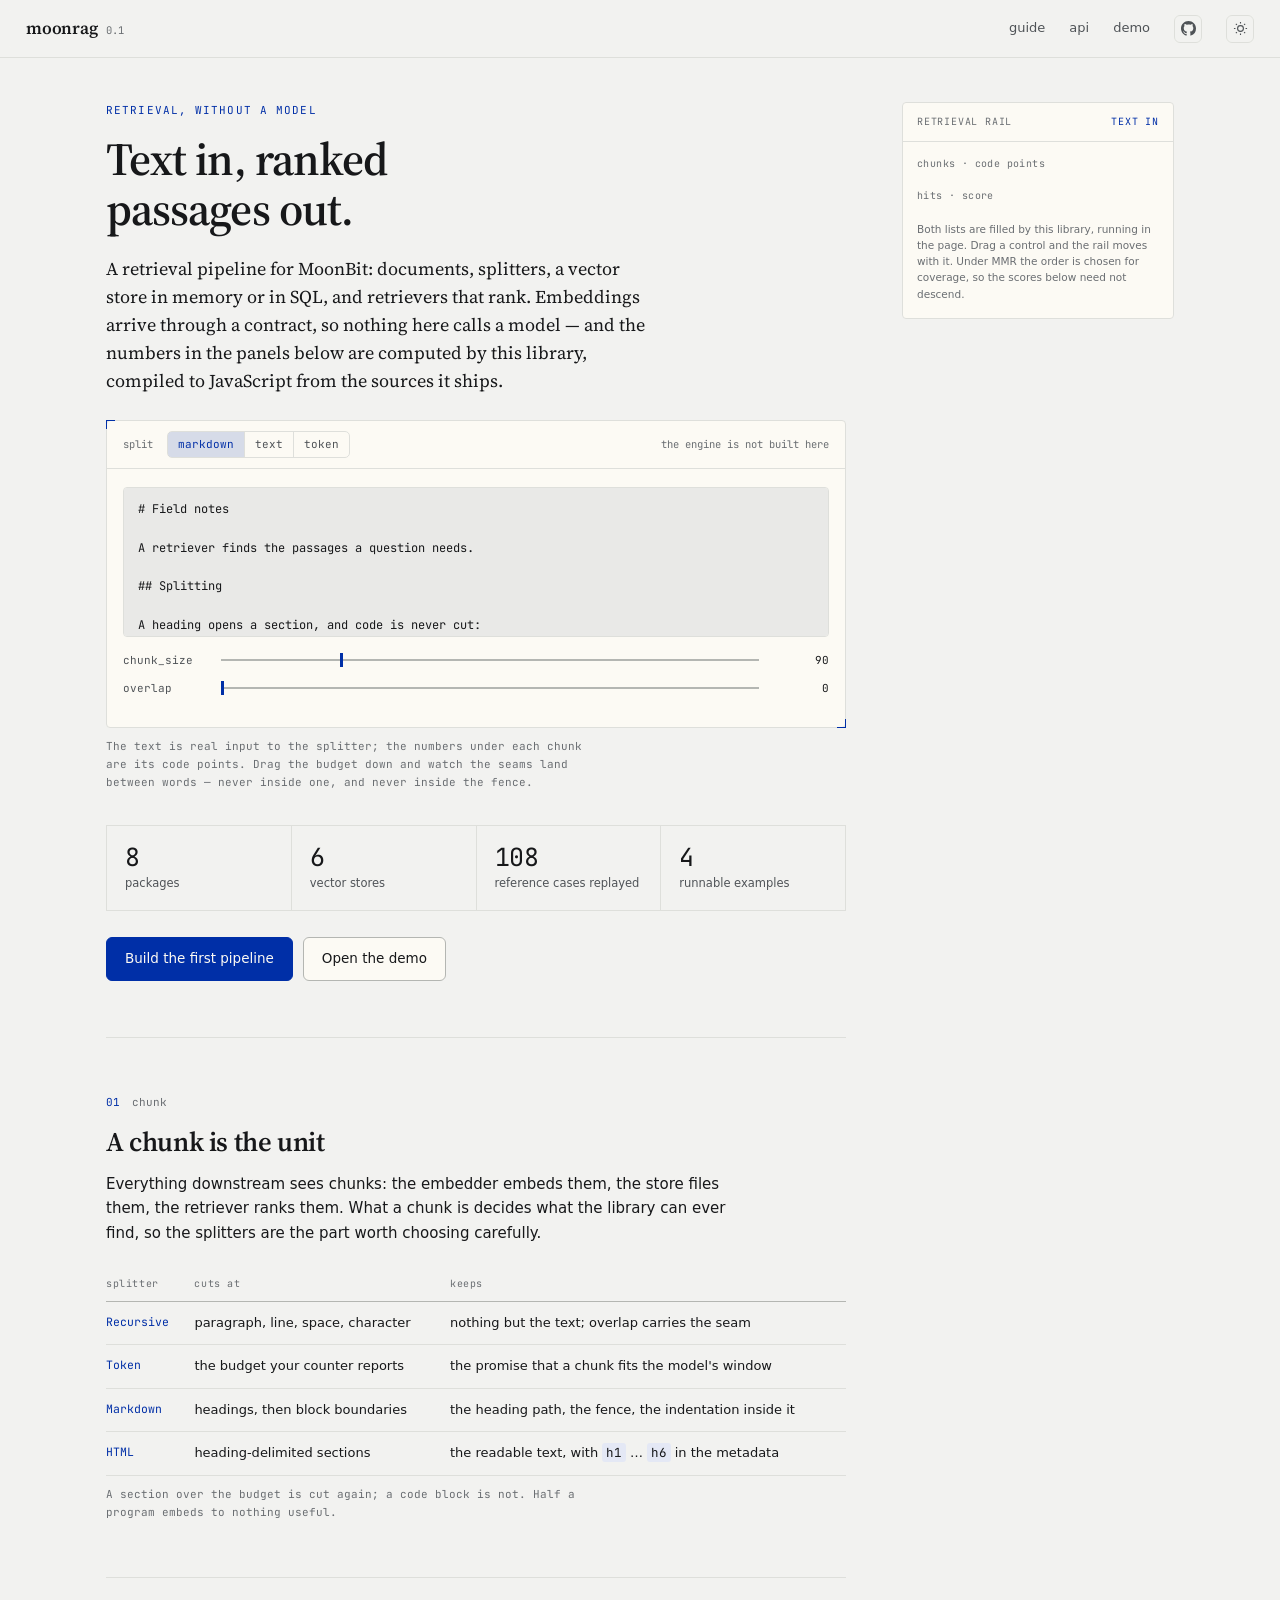
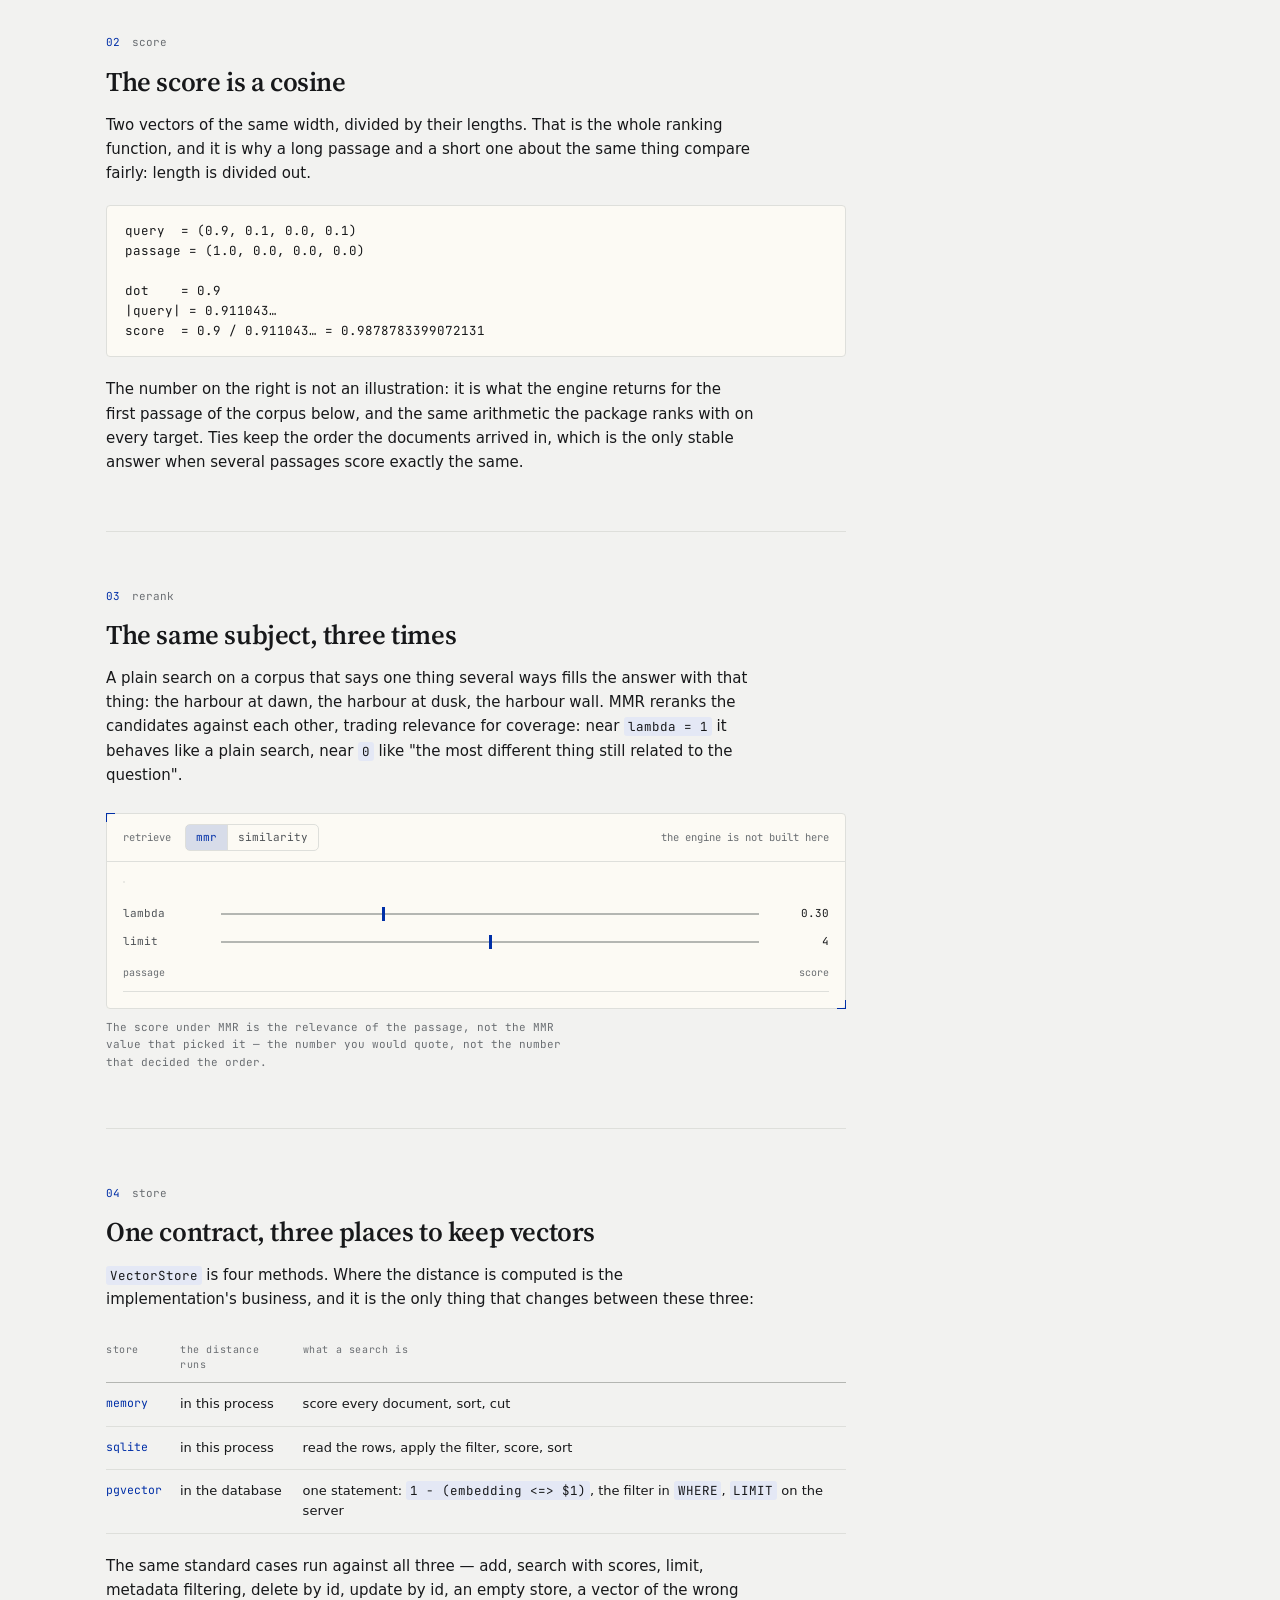
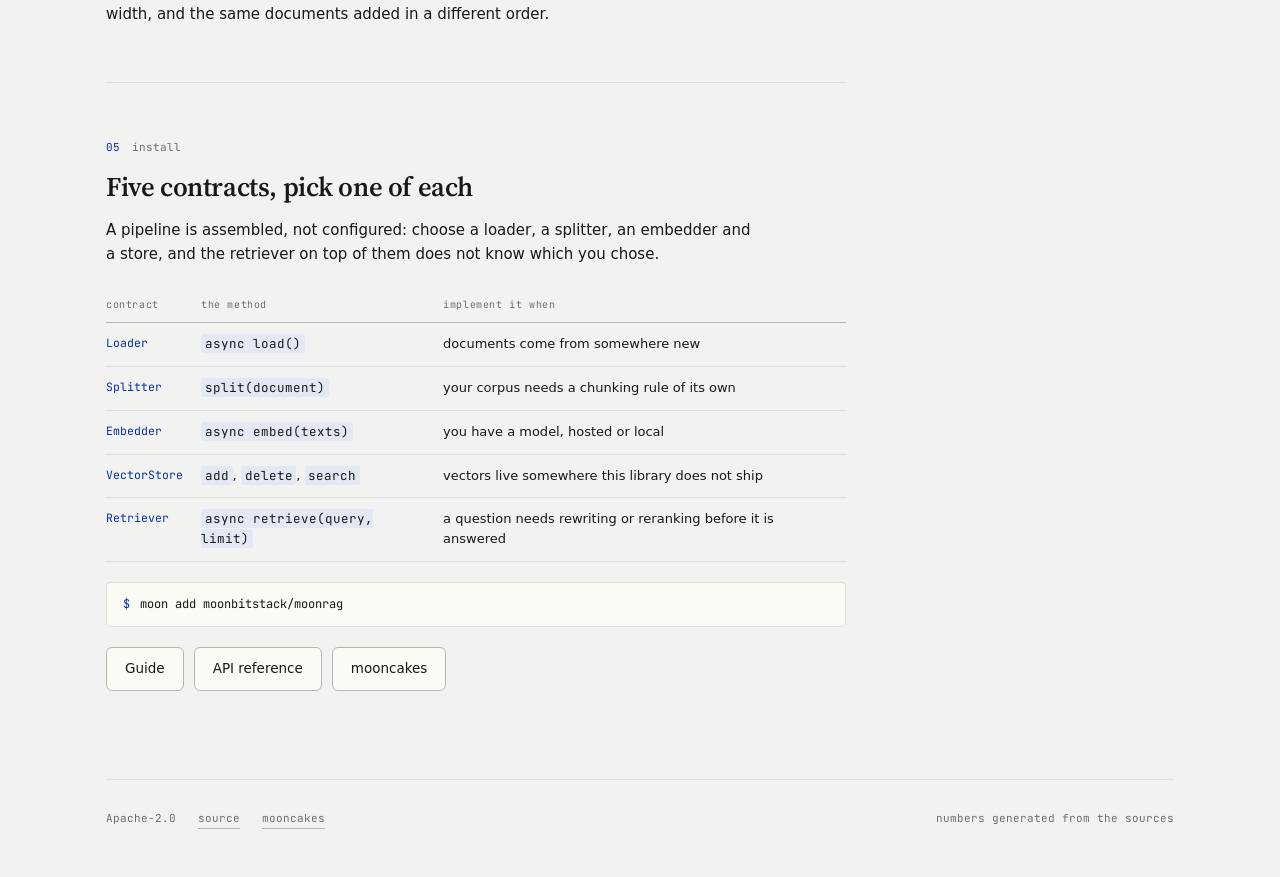
==== commit 172d5de1: "leo(chroma): add the Chroma vector store, its standard cases and CI. Signed-off-by: Leo Cheng (heke1" ====
--- a/docs/index.html
+++ b/docs/index.html
@@ -115,11 +115,11 @@
 
             <div class="metrics">
               <div class="metric">
-                <b><!--num:packages-->7<!--/num--></b>
+                <b><!--num:packages-->8<!--/num--></b>
                 <span>packages</span>
               </div>
               <div class="metric">
-                <b><!--num:backends-->5<!--/num--></b>
+                <b><!--num:backends-->6<!--/num--></b>
                 <span>vector stores</span>
               </div>
               <div class="metric">
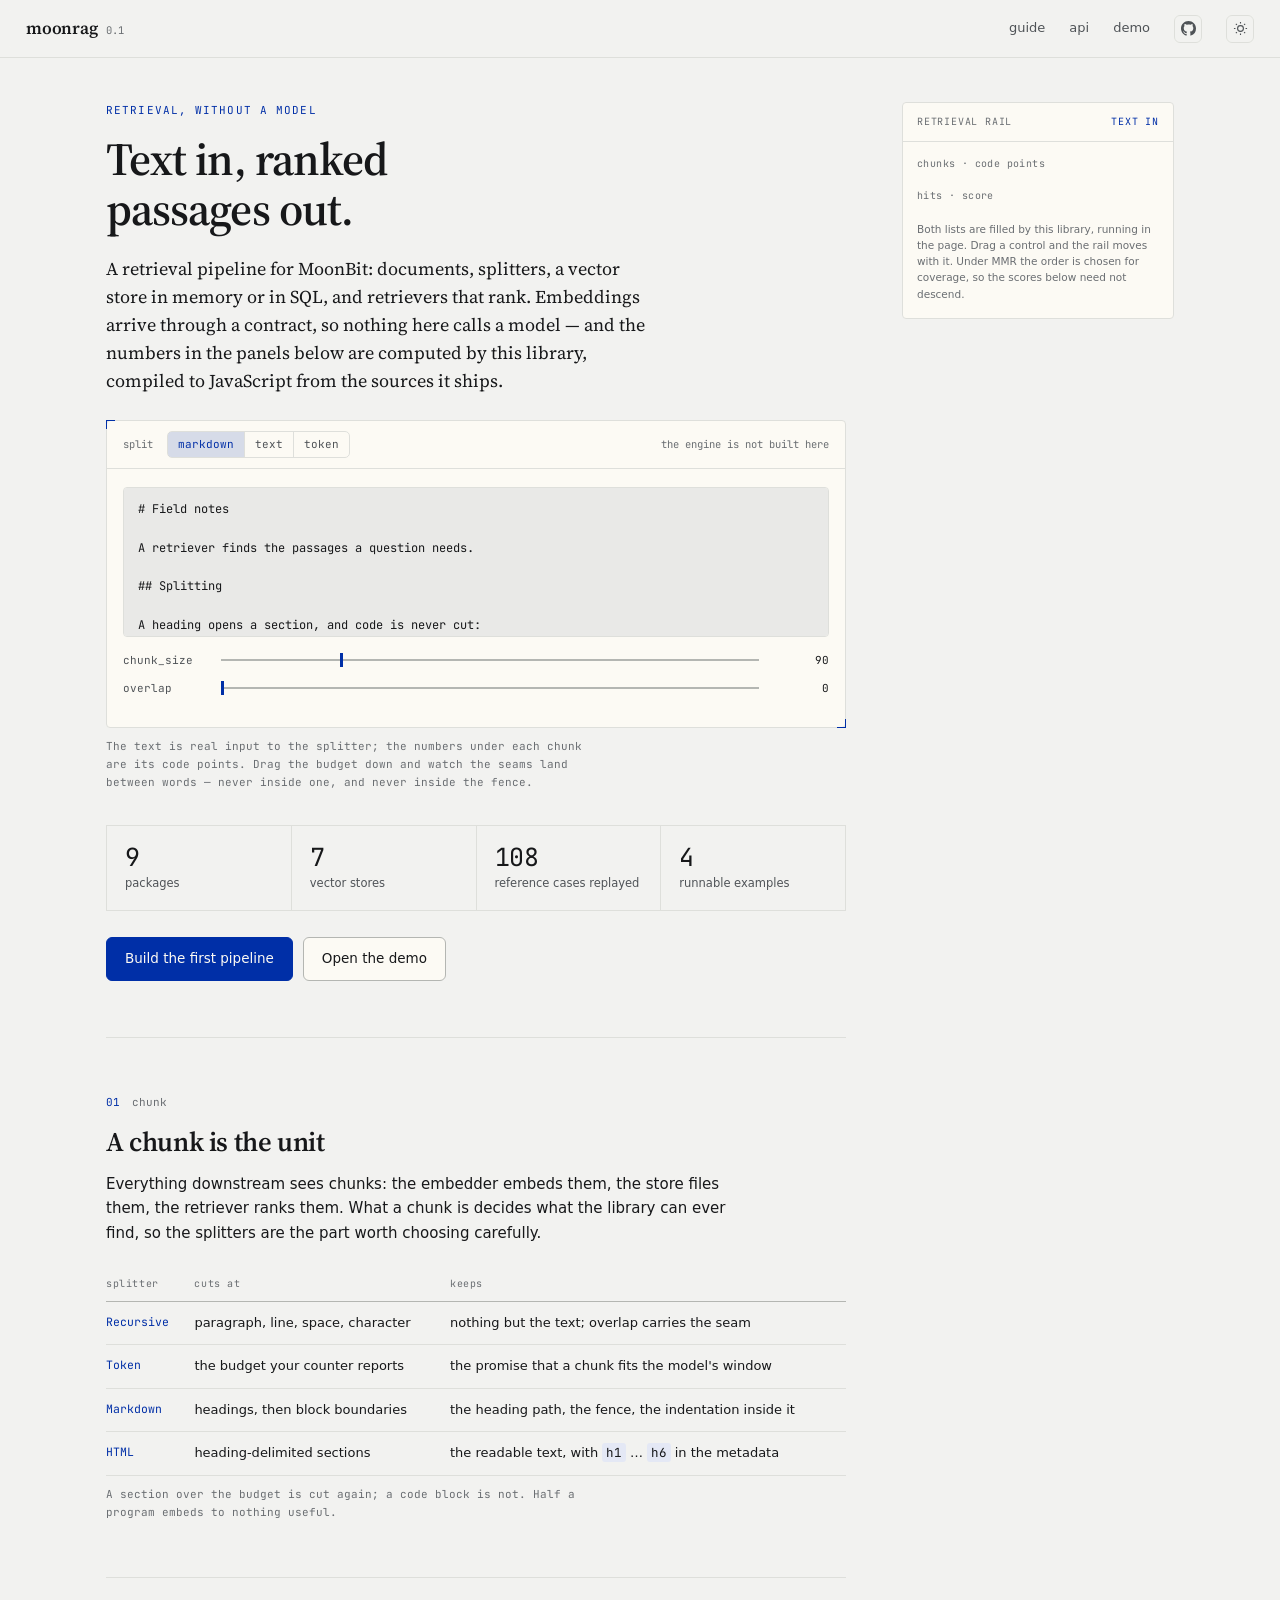
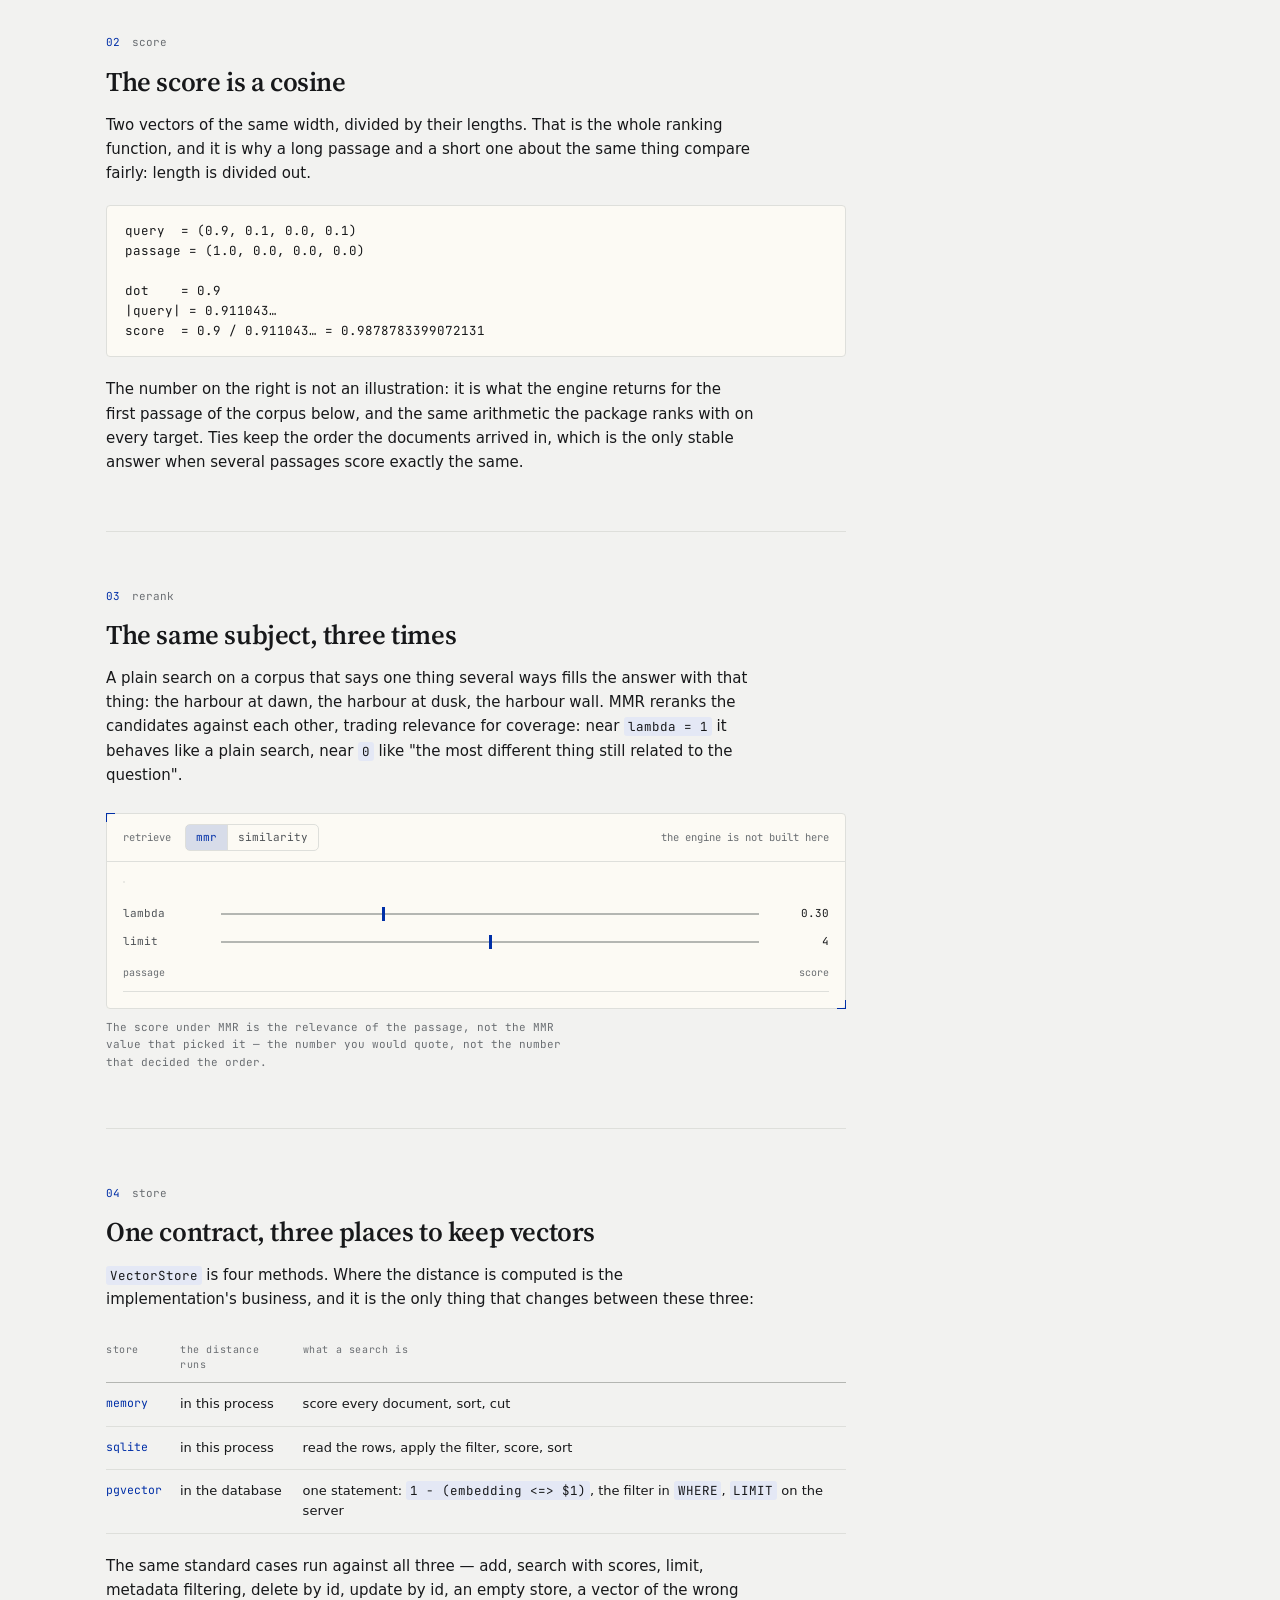
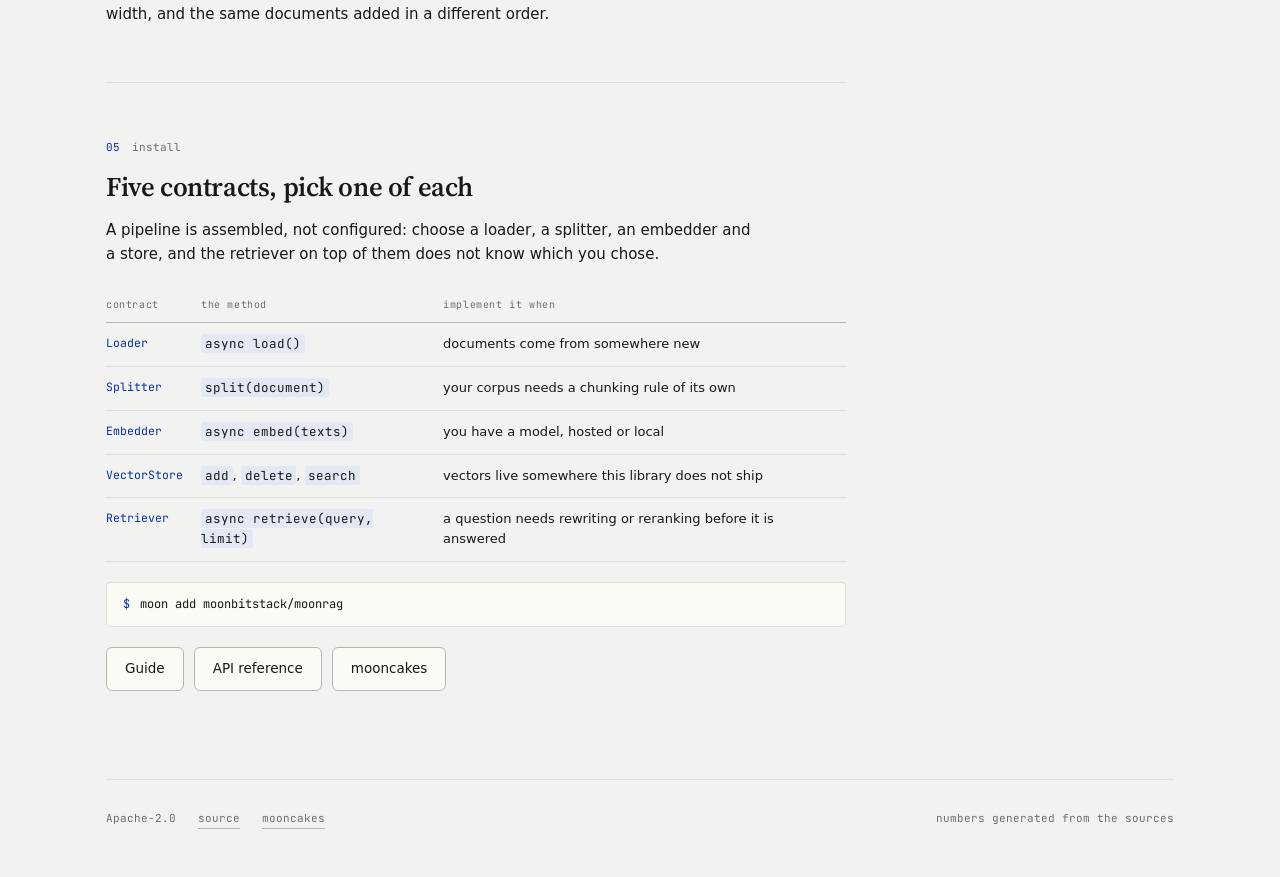
==== commit 6637ce8d: "leo(weaviate): add the Weaviate vector store, its standard cases and CI. Signed-off-by: Leo Cheng (h" ====
--- a/docs/index.html
+++ b/docs/index.html
@@ -115,11 +115,11 @@
 
             <div class="metrics">
               <div class="metric">
-                <b><!--num:packages-->8<!--/num--></b>
+                <b><!--num:packages-->9<!--/num--></b>
                 <span>packages</span>
               </div>
               <div class="metric">
-                <b><!--num:backends-->6<!--/num--></b>
+                <b><!--num:backends-->7<!--/num--></b>
                 <span>vector stores</span>
               </div>
               <div class="metric">
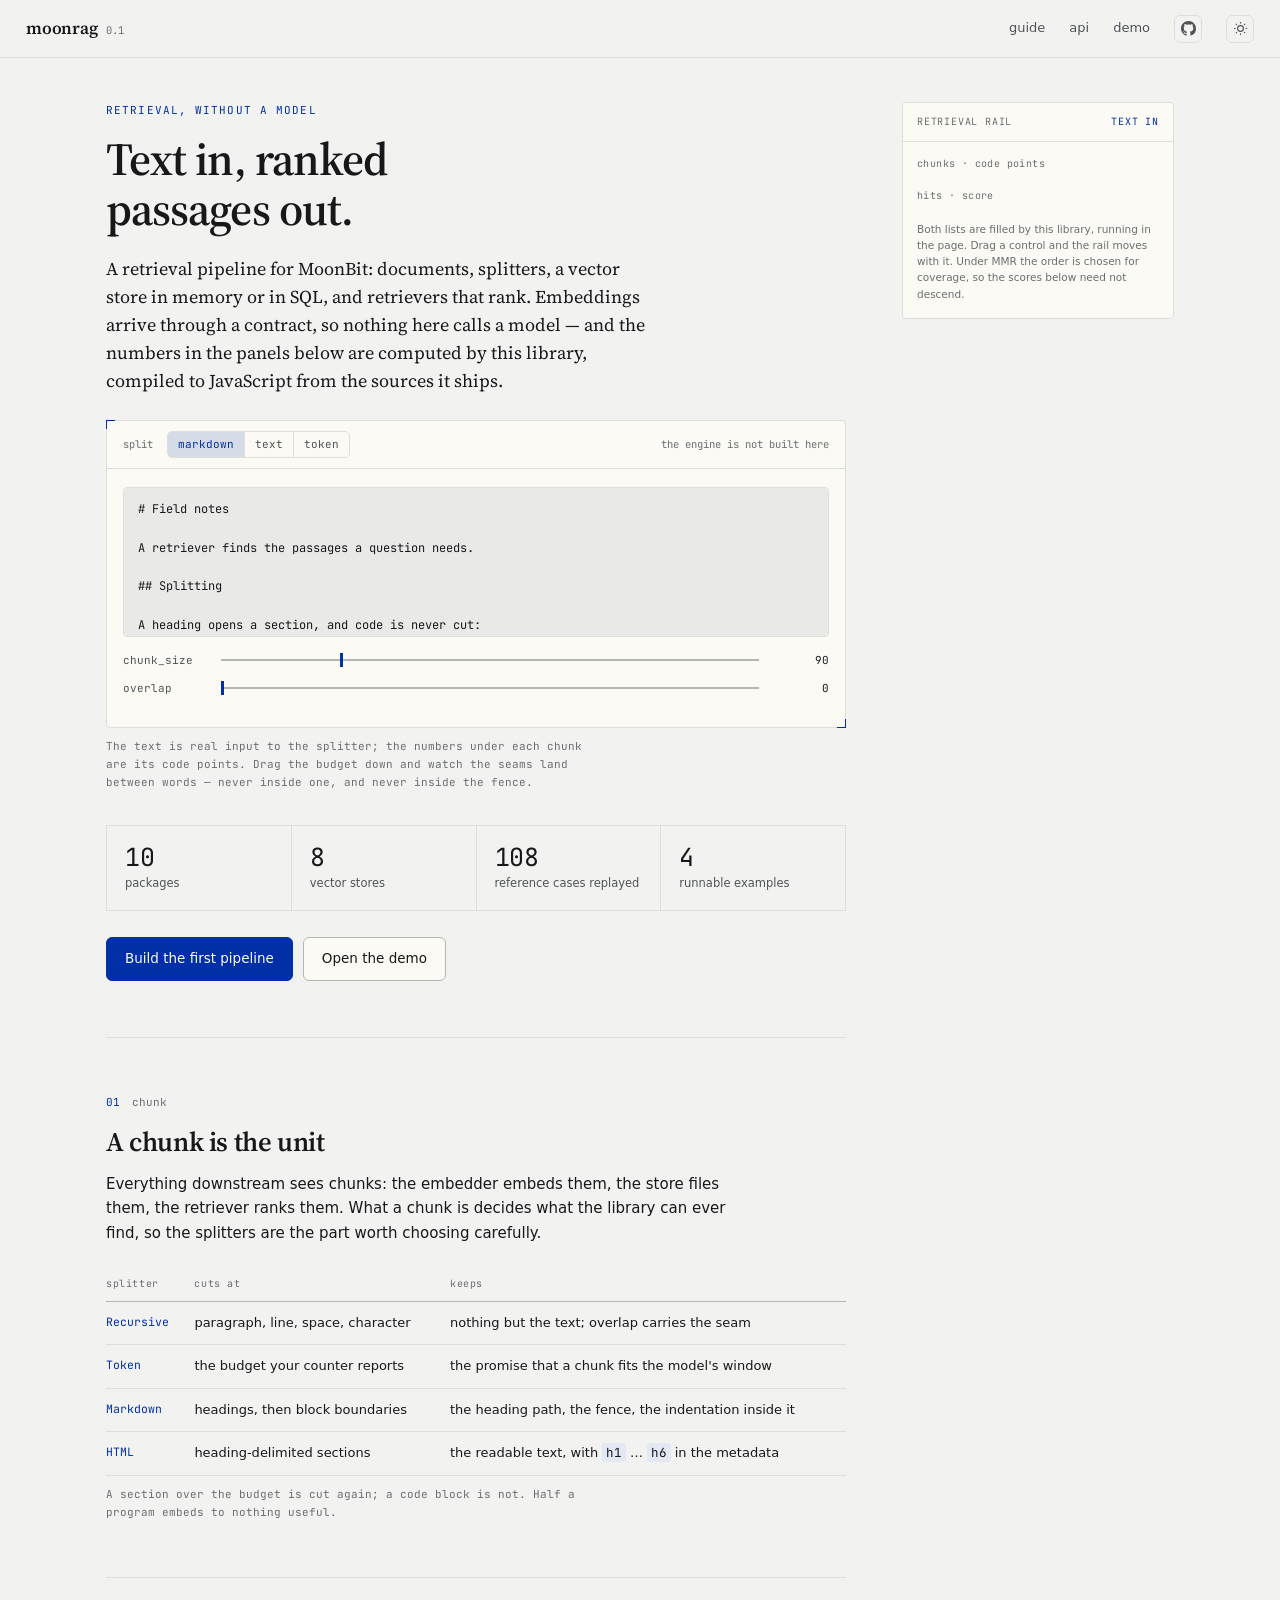
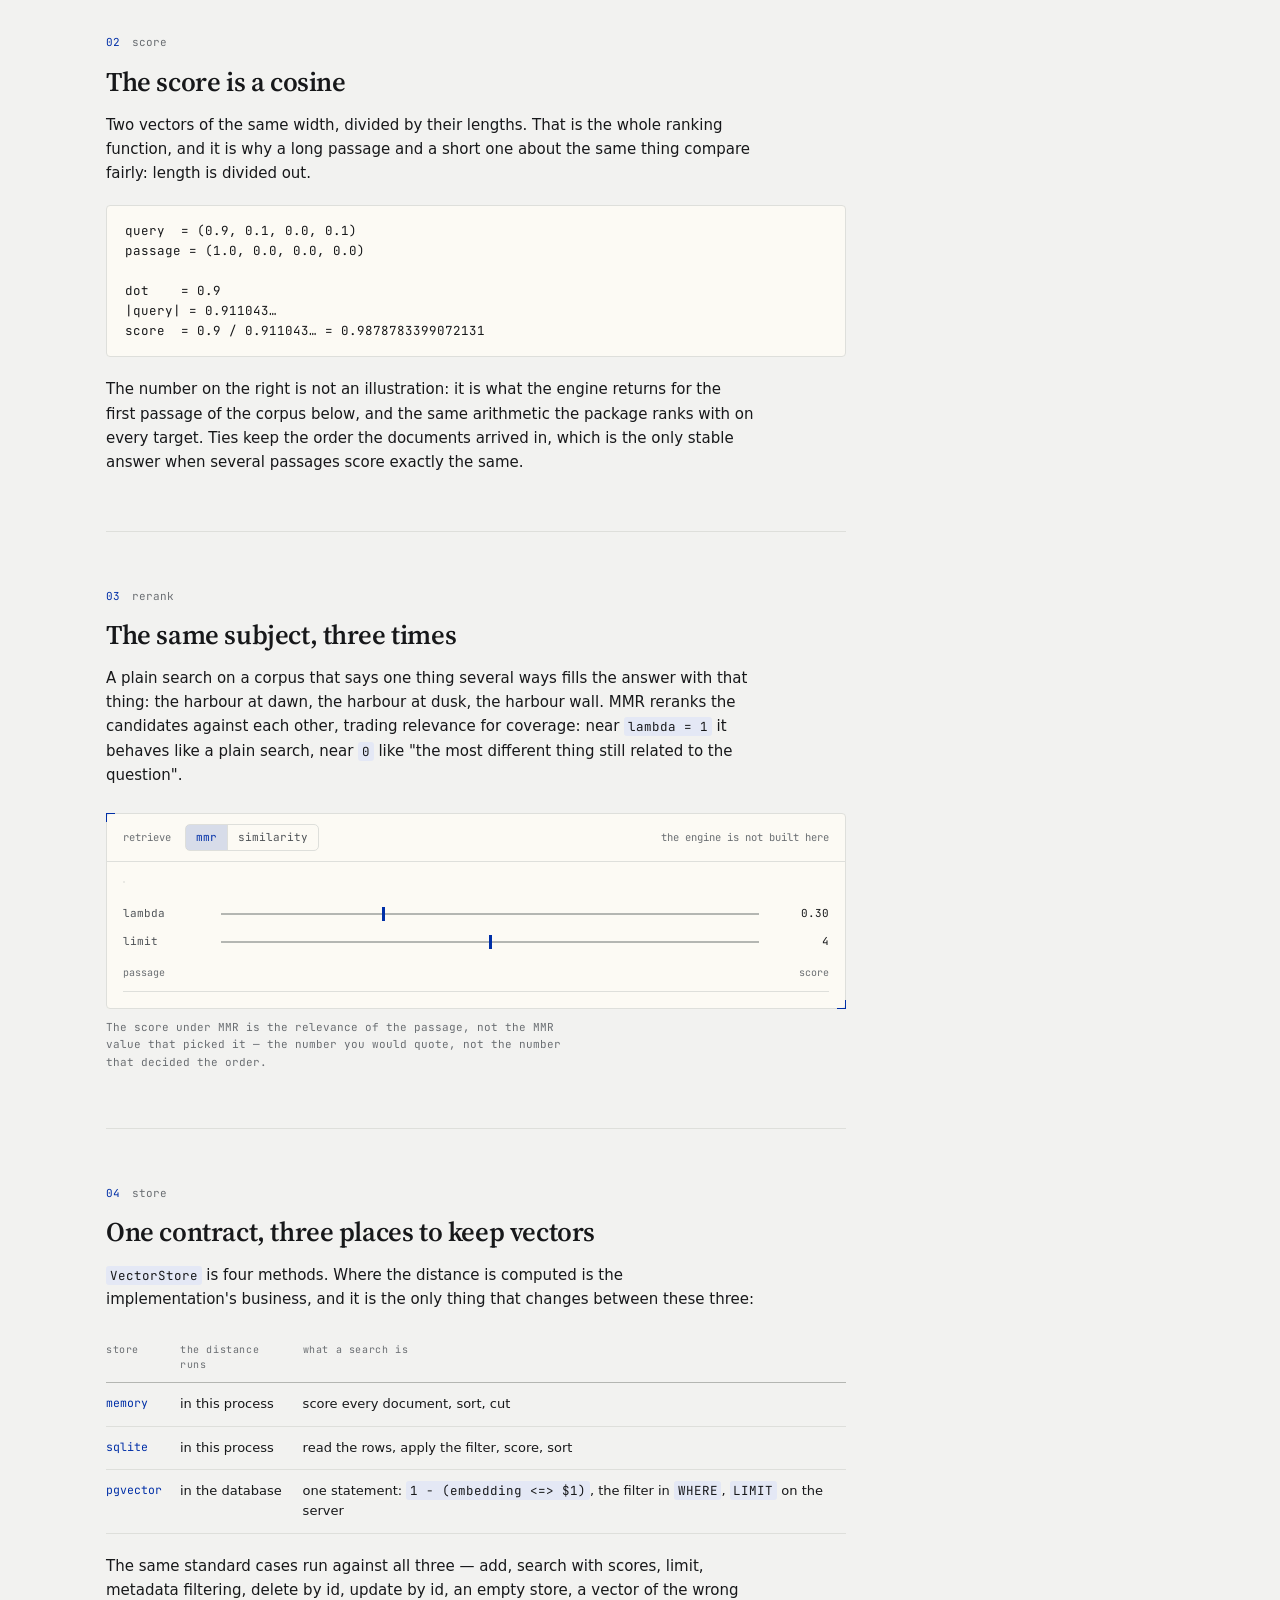
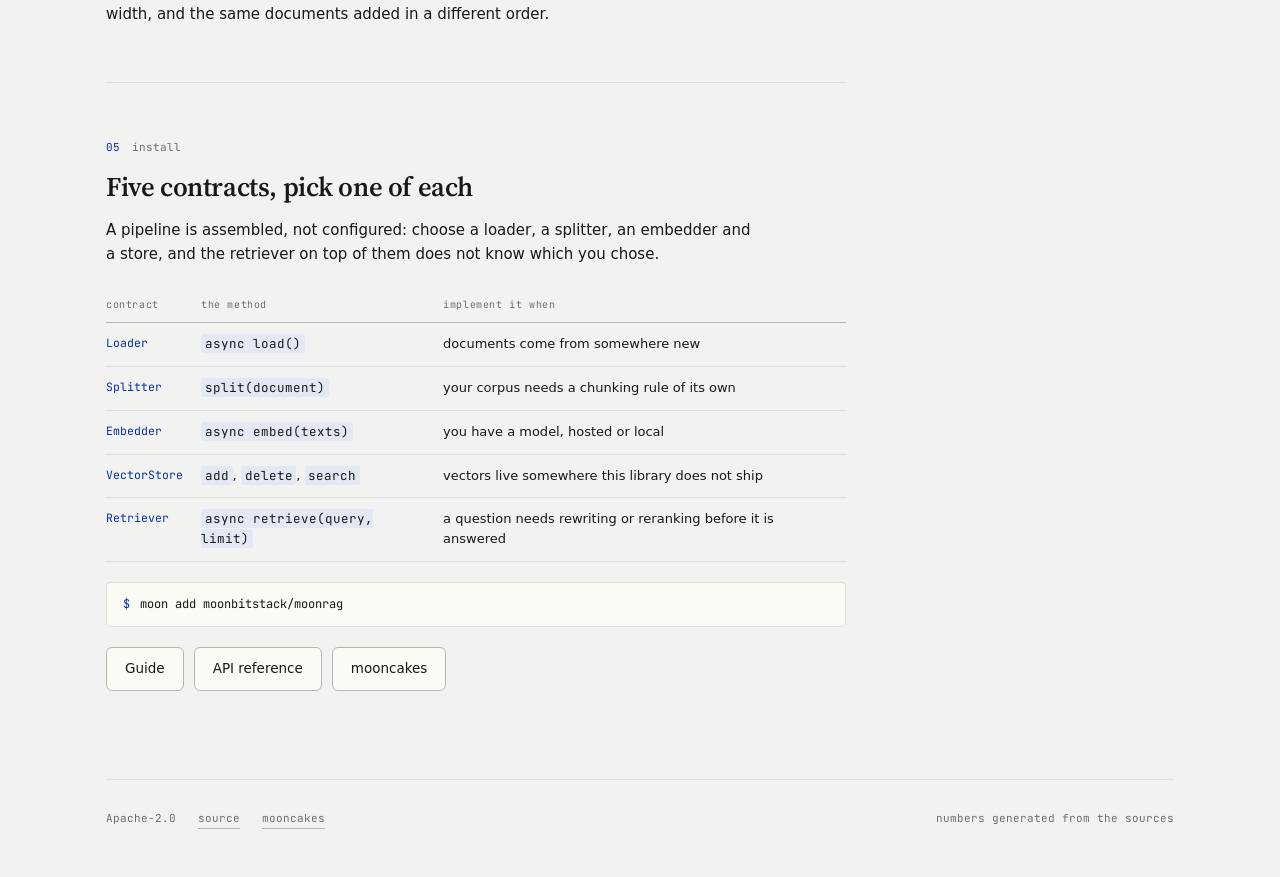
==== commit fc32fb36: "leo(milvus): add the Milvus vector store, its standard cases and CI. Signed-off-by: Leo Cheng (heke1" ====
--- a/docs/index.html
+++ b/docs/index.html
@@ -115,11 +115,11 @@
 
             <div class="metrics">
               <div class="metric">
-                <b><!--num:packages-->9<!--/num--></b>
+                <b><!--num:packages-->10<!--/num--></b>
                 <span>packages</span>
               </div>
               <div class="metric">
-                <b><!--num:backends-->7<!--/num--></b>
+                <b><!--num:backends-->8<!--/num--></b>
                 <span>vector stores</span>
               </div>
               <div class="metric">
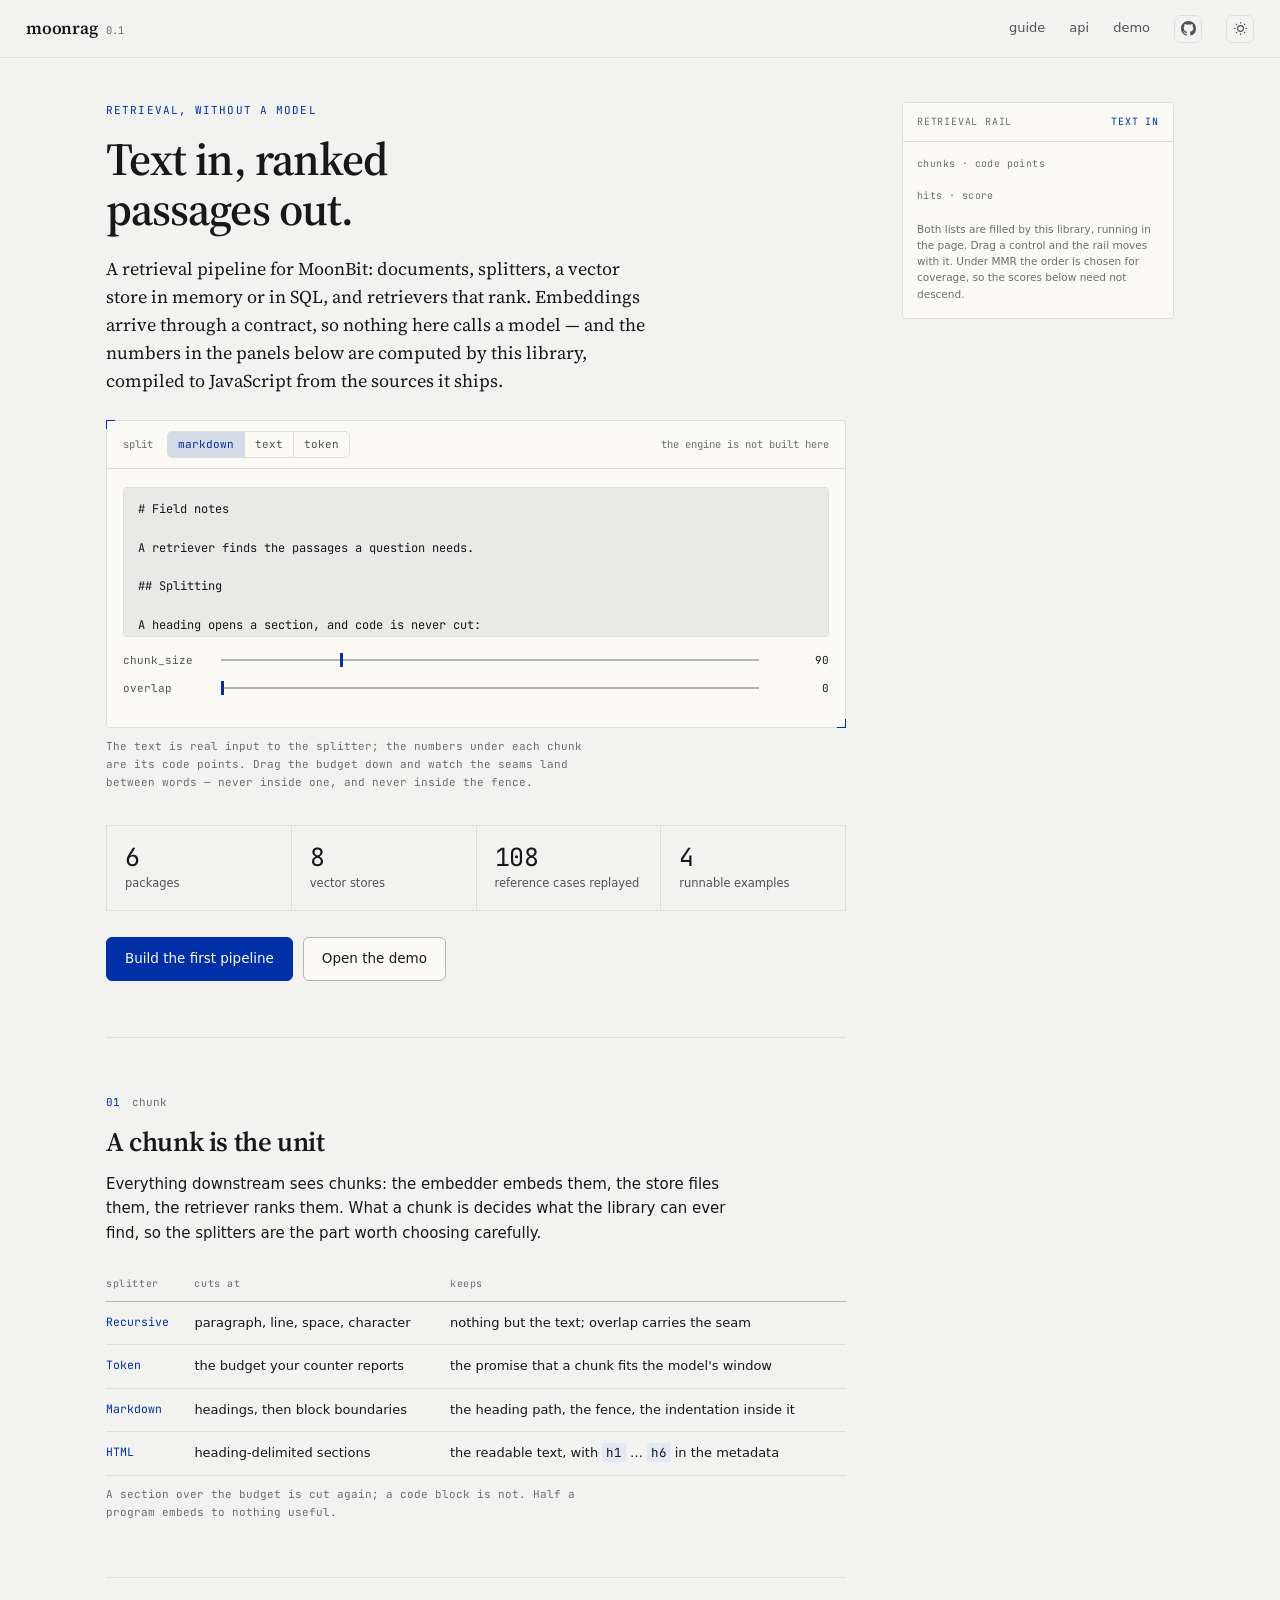
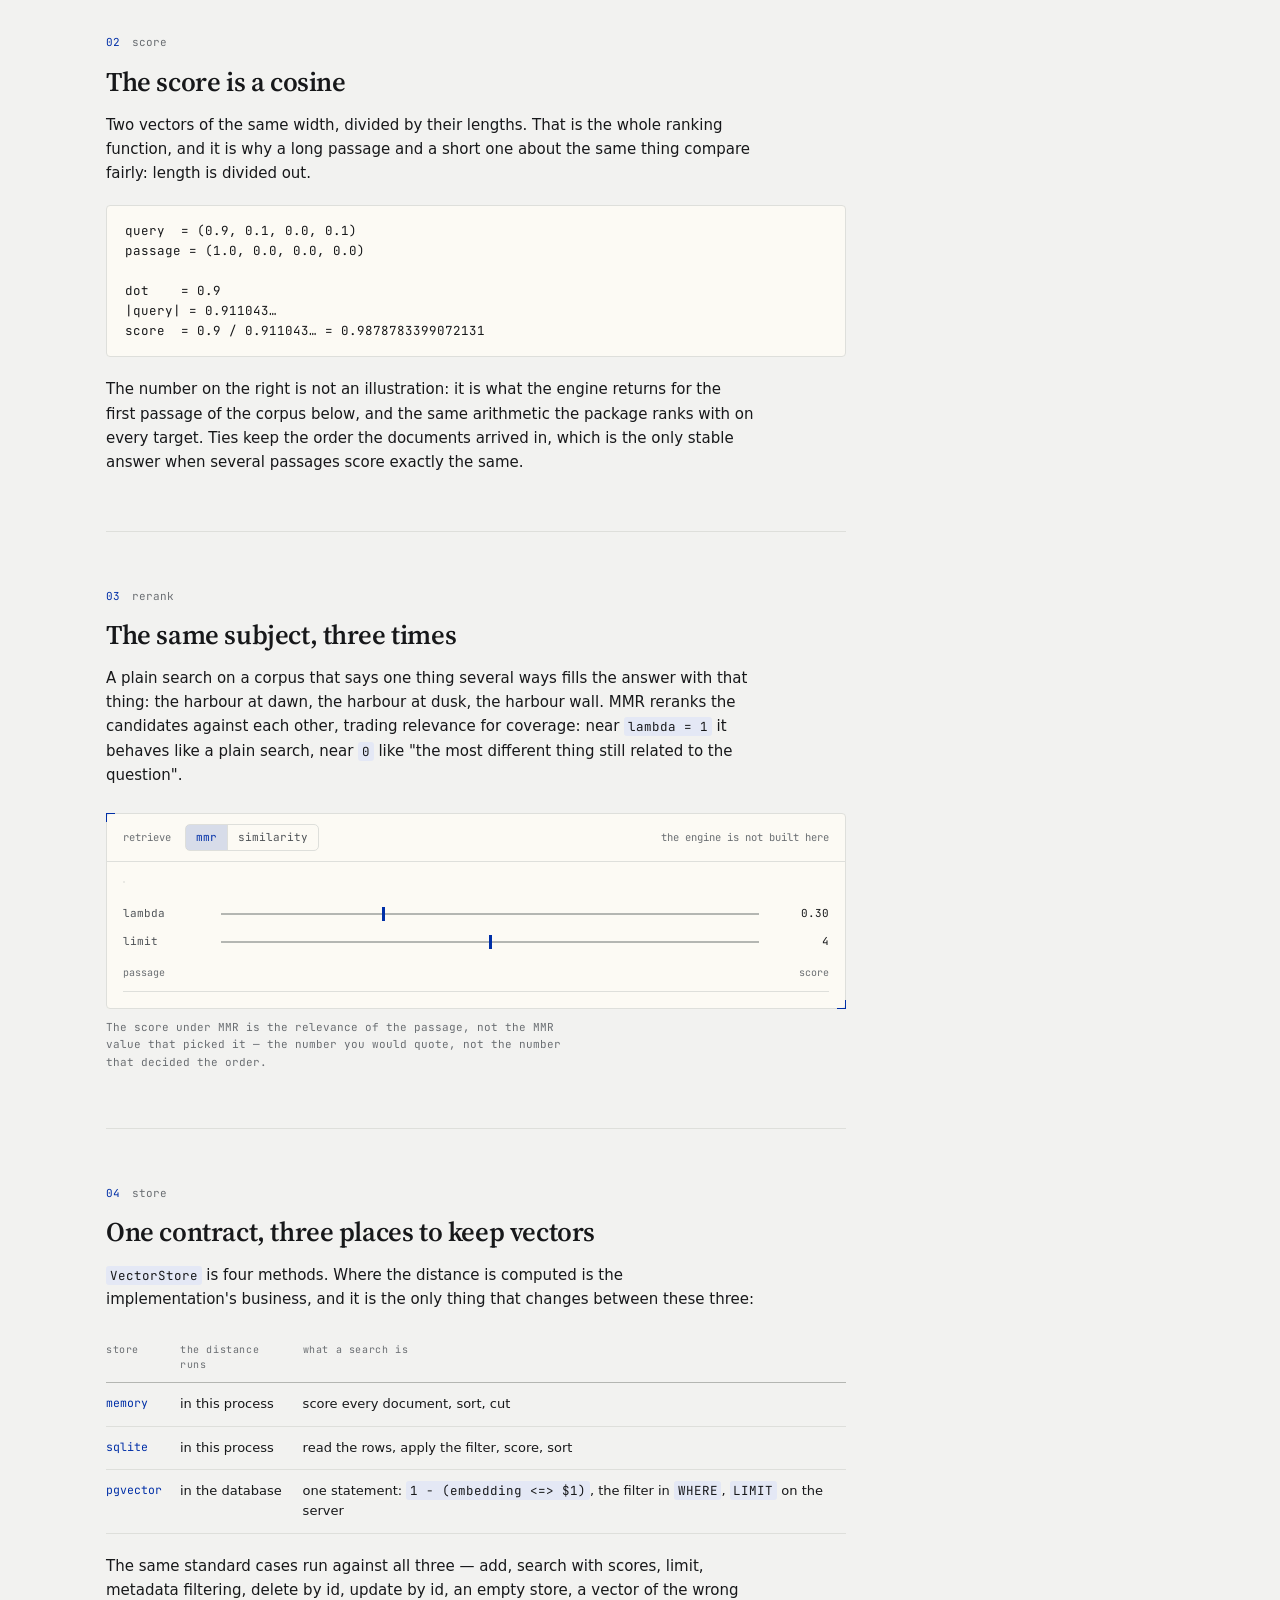
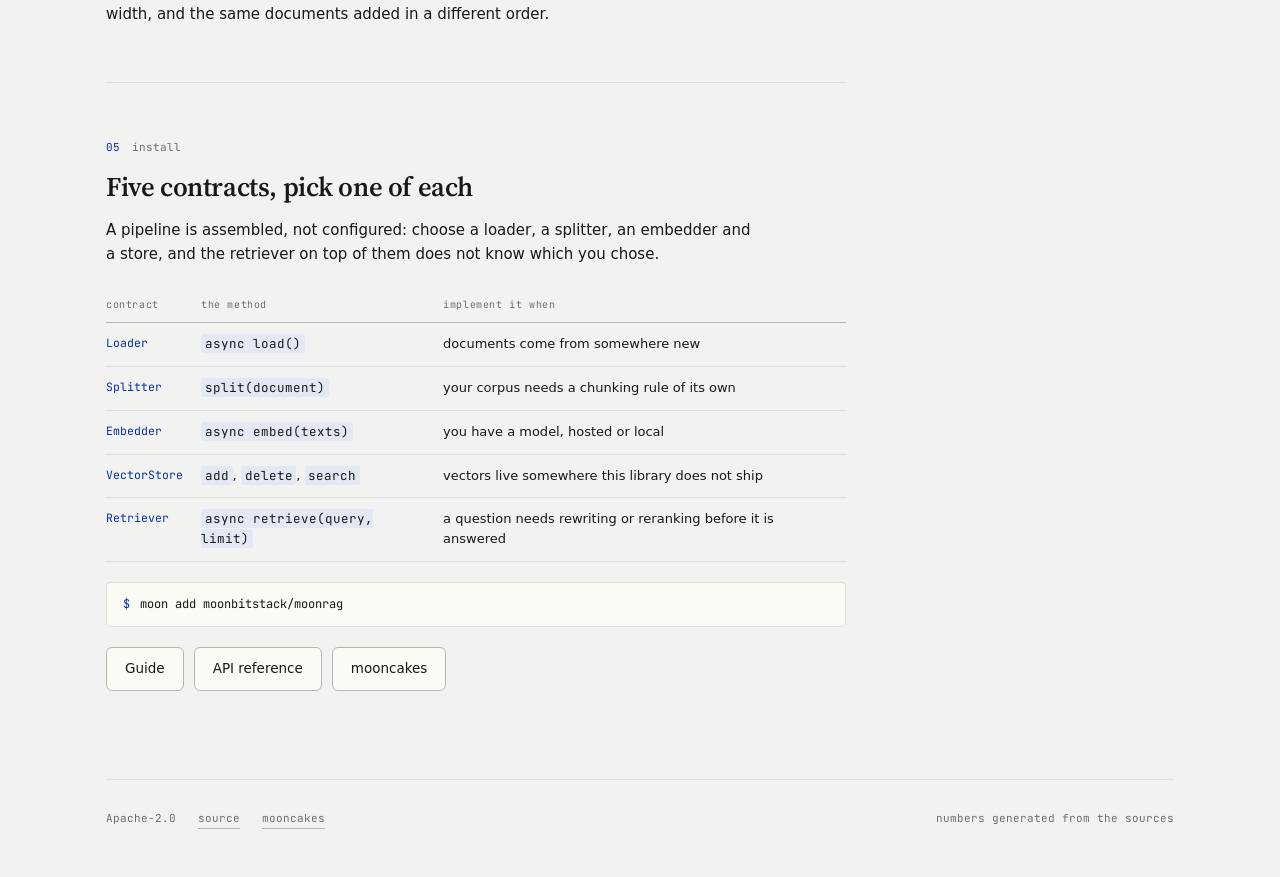
==== commit 73d6cb4a: "leo(moonrag): split the REST vector backends into standalone moon<db> modules. Signed-off-by: Leo Ch" ====
--- a/docs/index.html
+++ b/docs/index.html
@@ -115,7 +115,7 @@
 
             <div class="metrics">
               <div class="metric">
-                <b><!--num:packages-->10<!--/num--></b>
+                <b><!--num:packages-->6<!--/num--></b>
                 <span>packages</span>
               </div>
               <div class="metric">
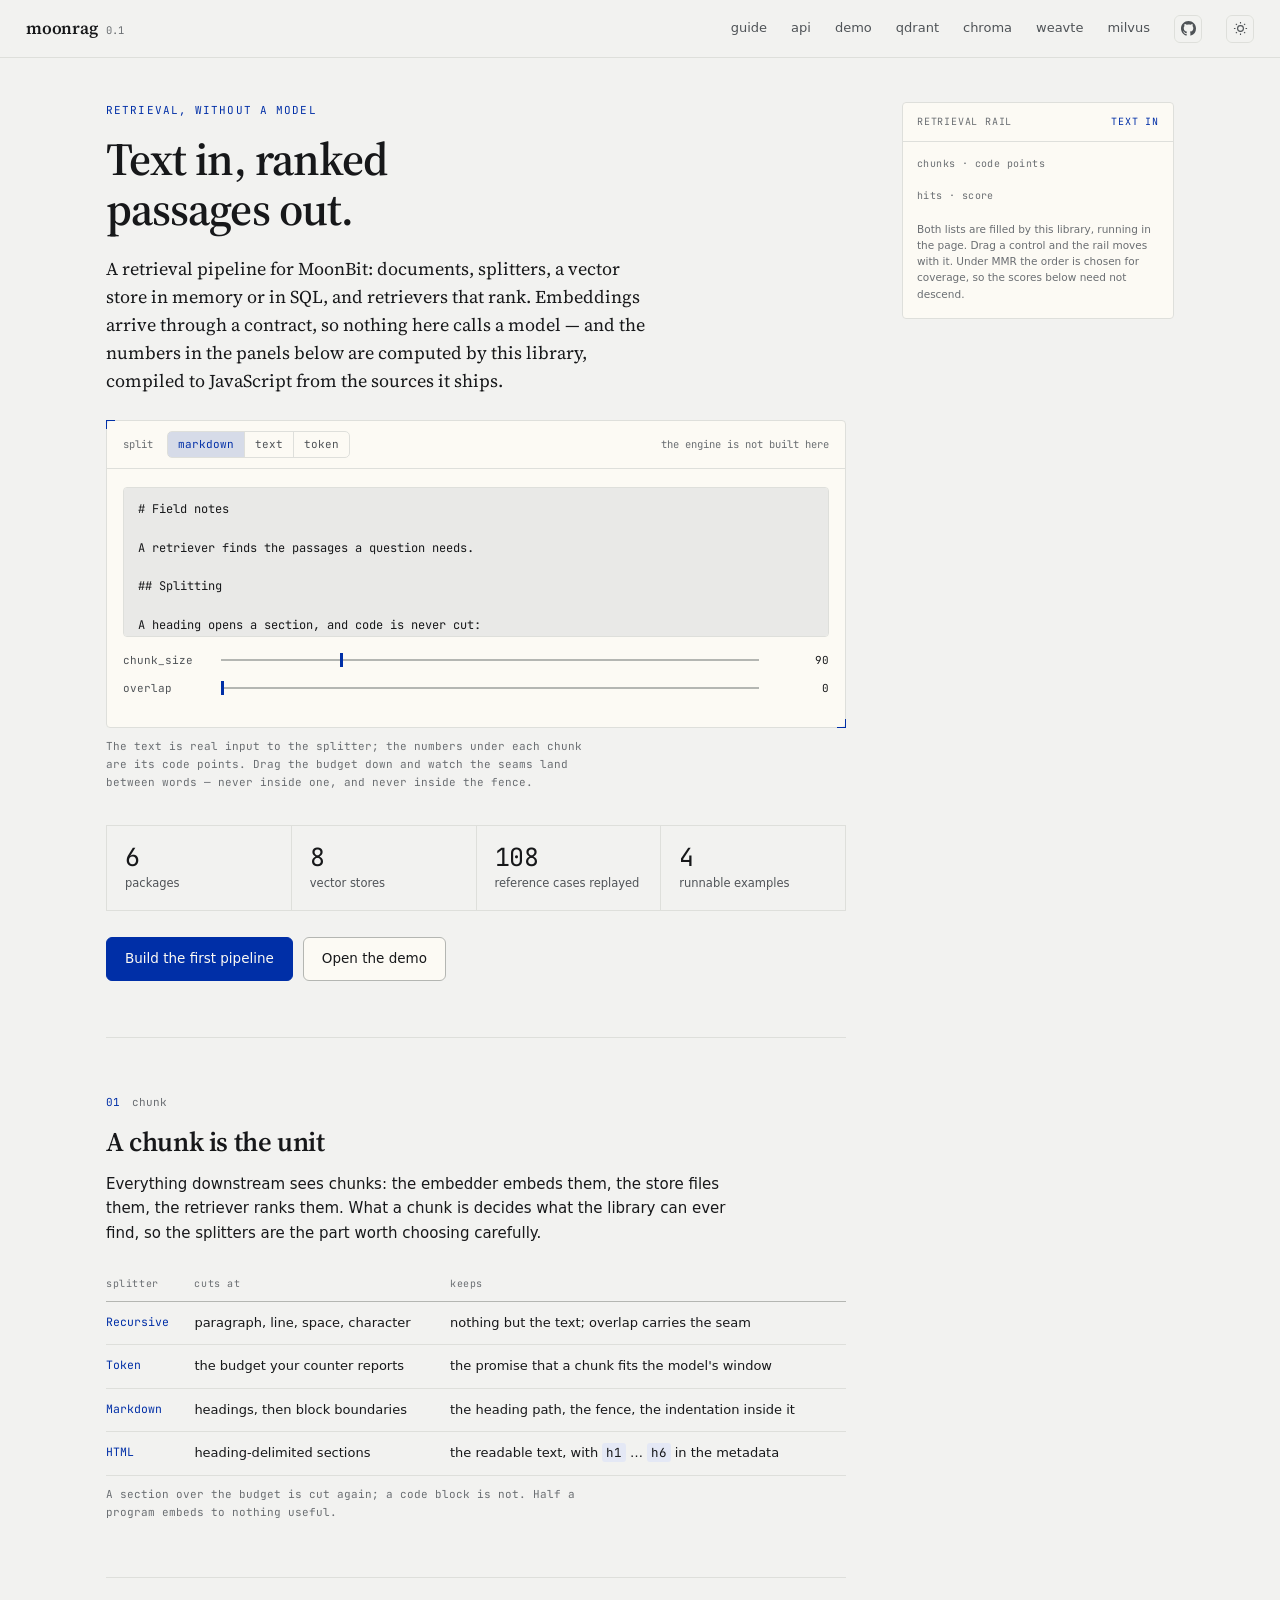
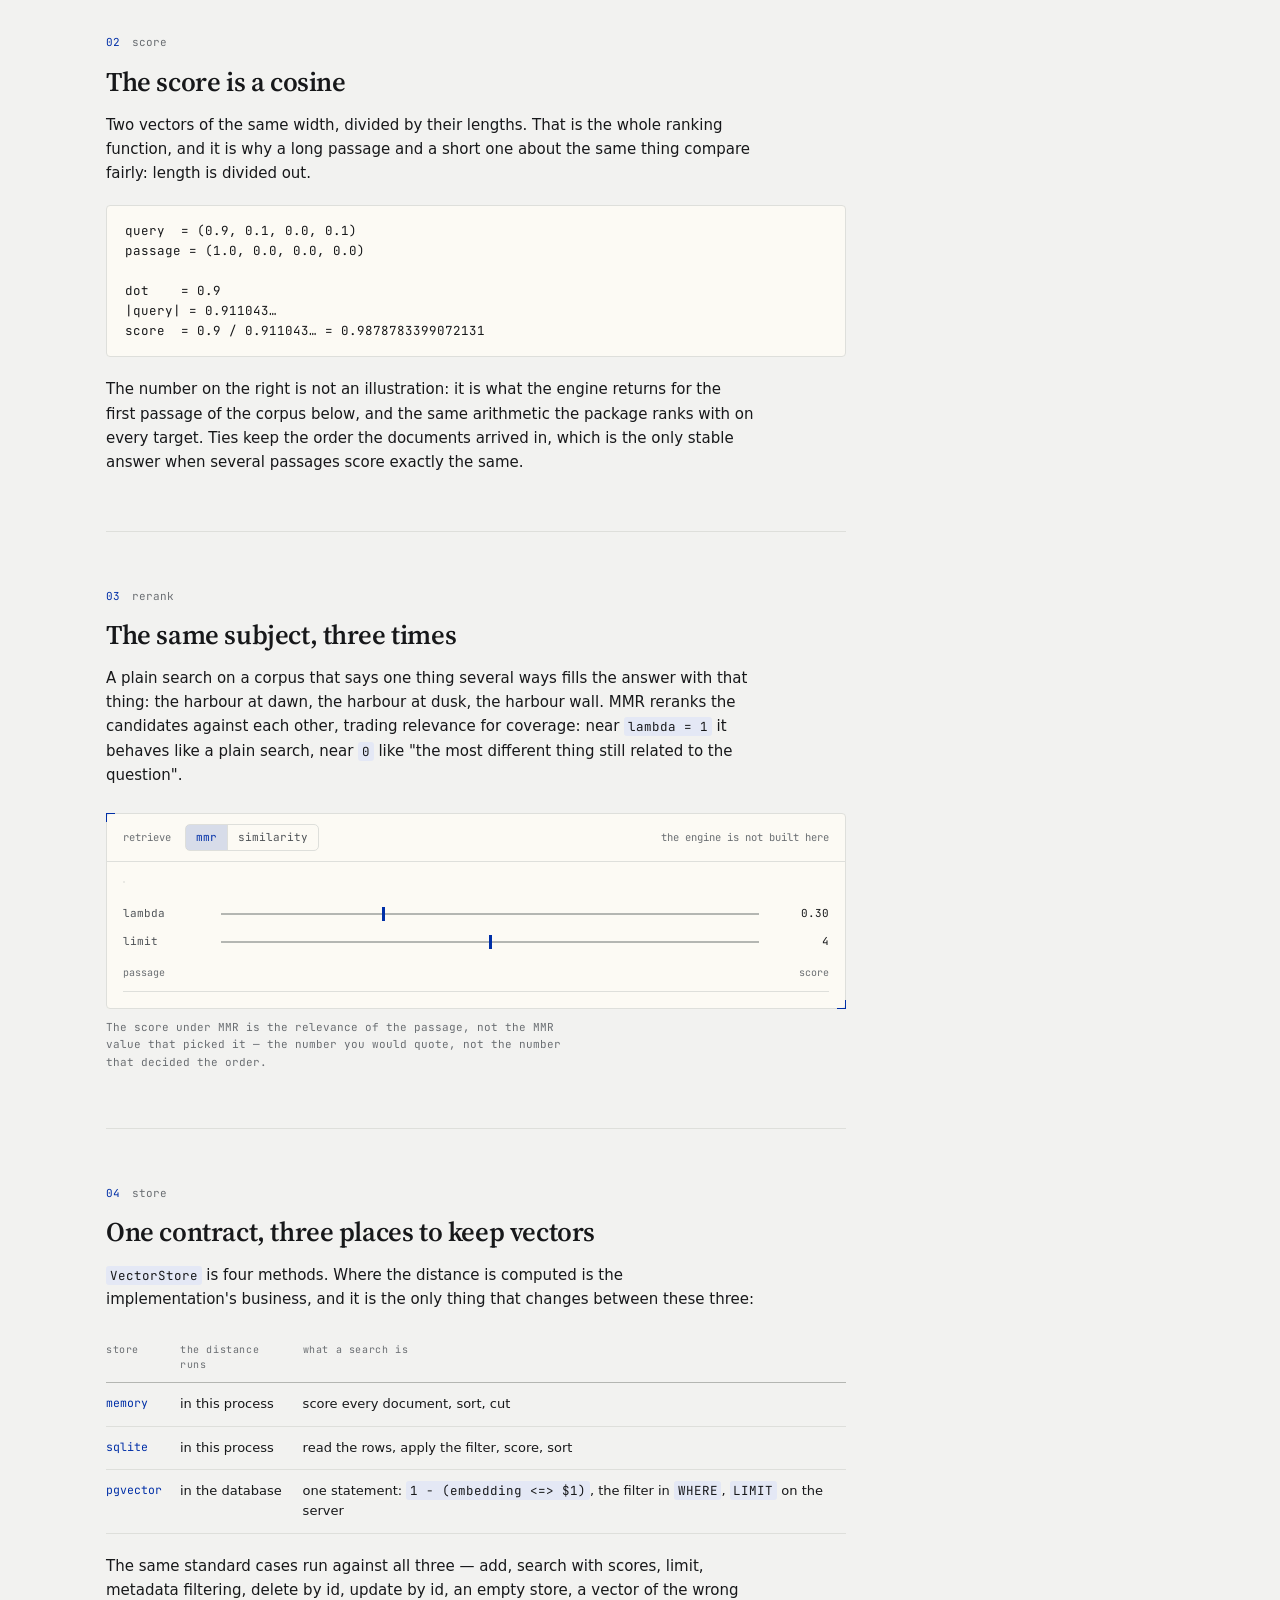
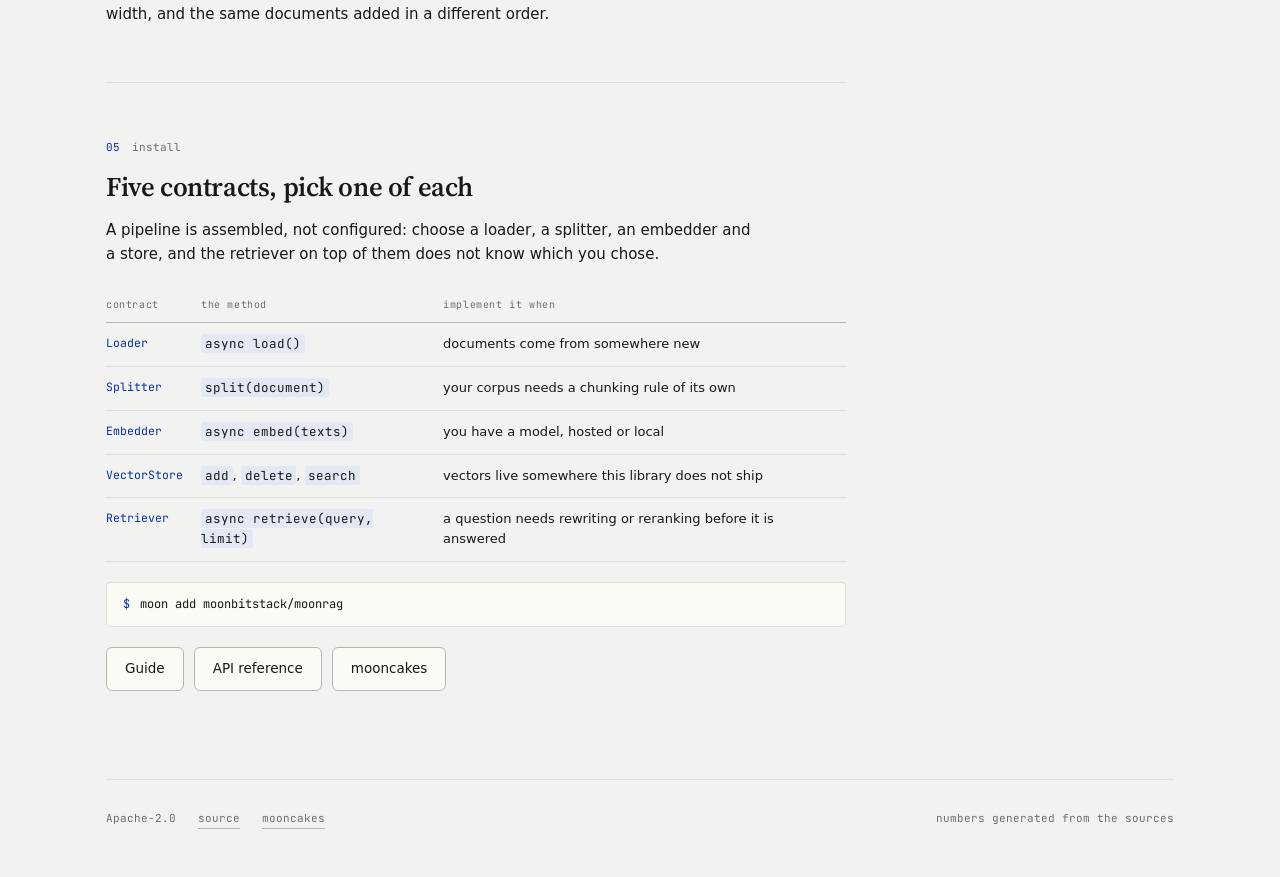
==== commit 7e689c6a: "leo(moonrag): give each driver module a page, a README and a site nav entry. Signed-off-by: Leo Chen" ====
--- a/docs/index.html
+++ b/docs/index.html
@@ -31,6 +31,11 @@
         <a href="./guide.html">guide</a>
         <a href="./api.html">api</a>
         <a href="./demo.html">demo</a>
+        <a href="./qdrant.html">qdrant</a>
+        <a href="./chroma.html">chroma</a>
+        <a href="./weavte.html">weavte</a>
+        <a href="./milvus.html">milvus</a>
+
         <a
           class="icon"
           href="https://github.com/moonbitstack/moonrag"
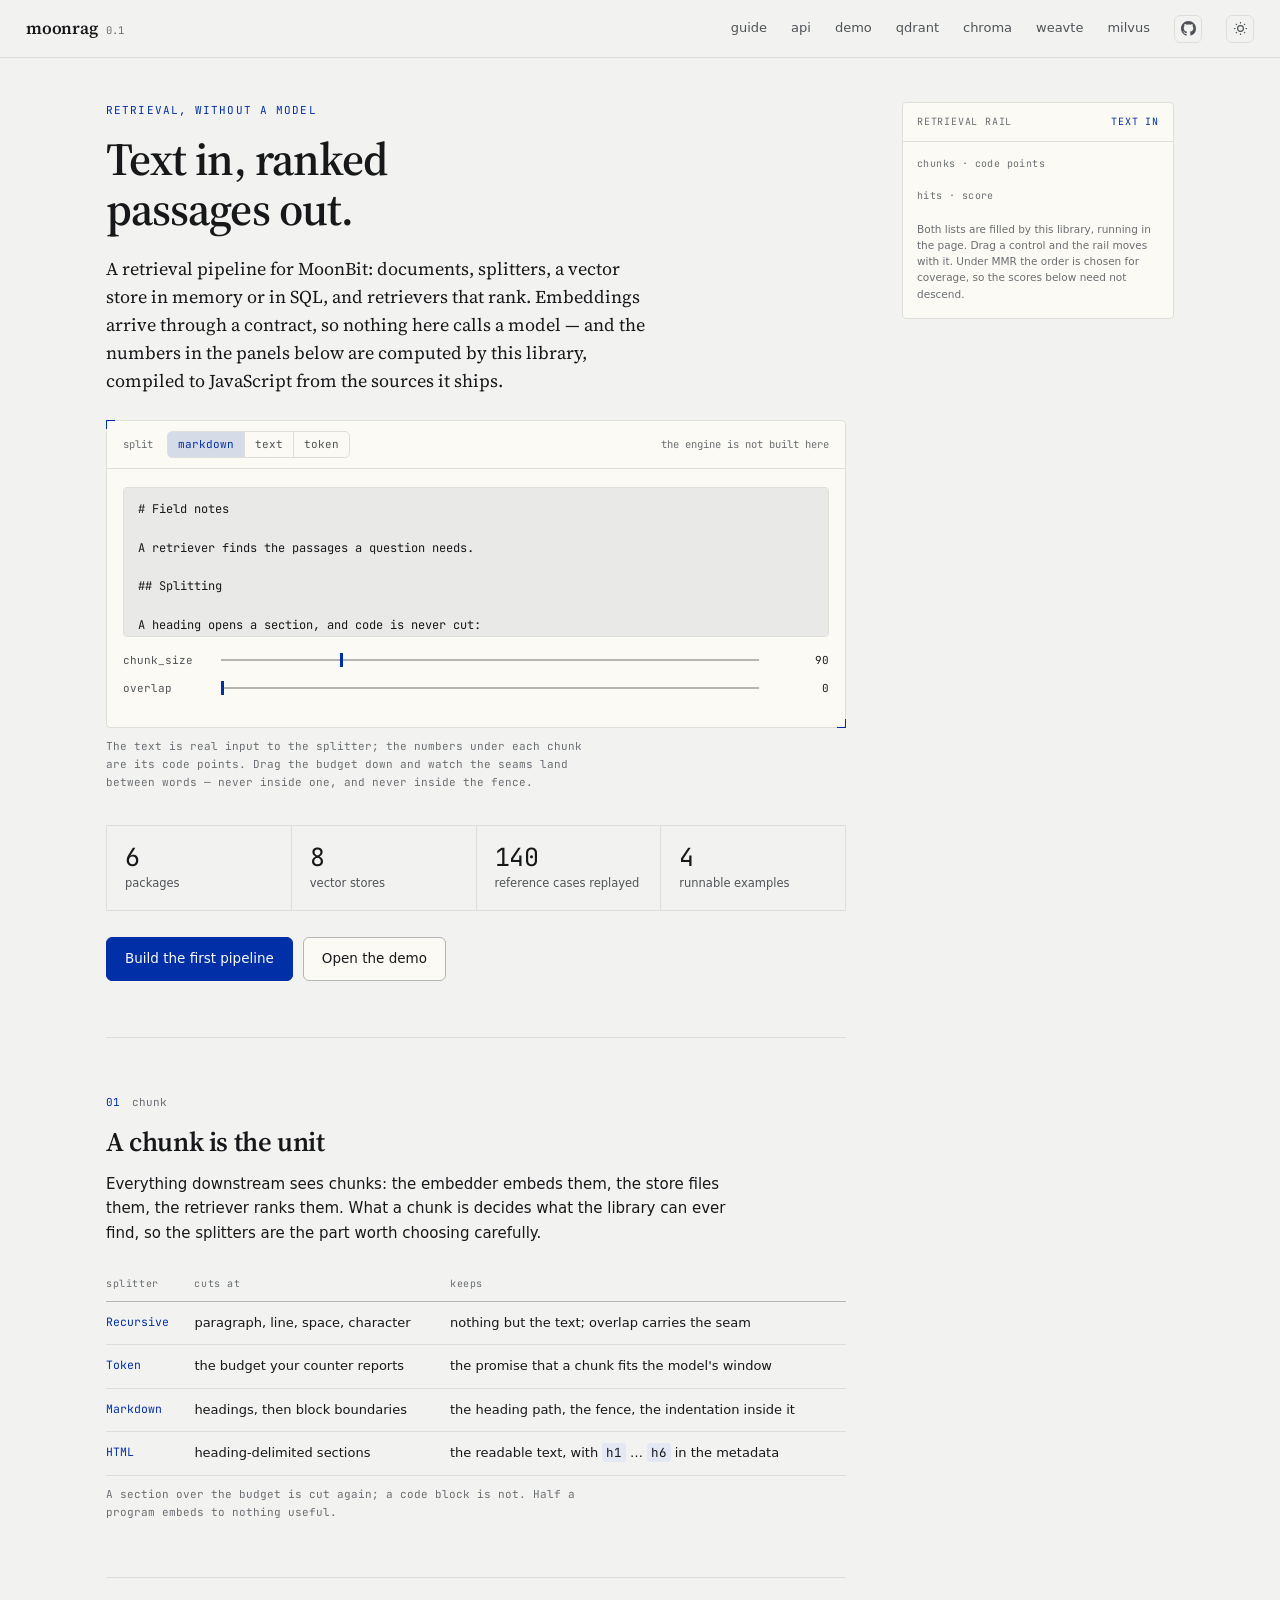
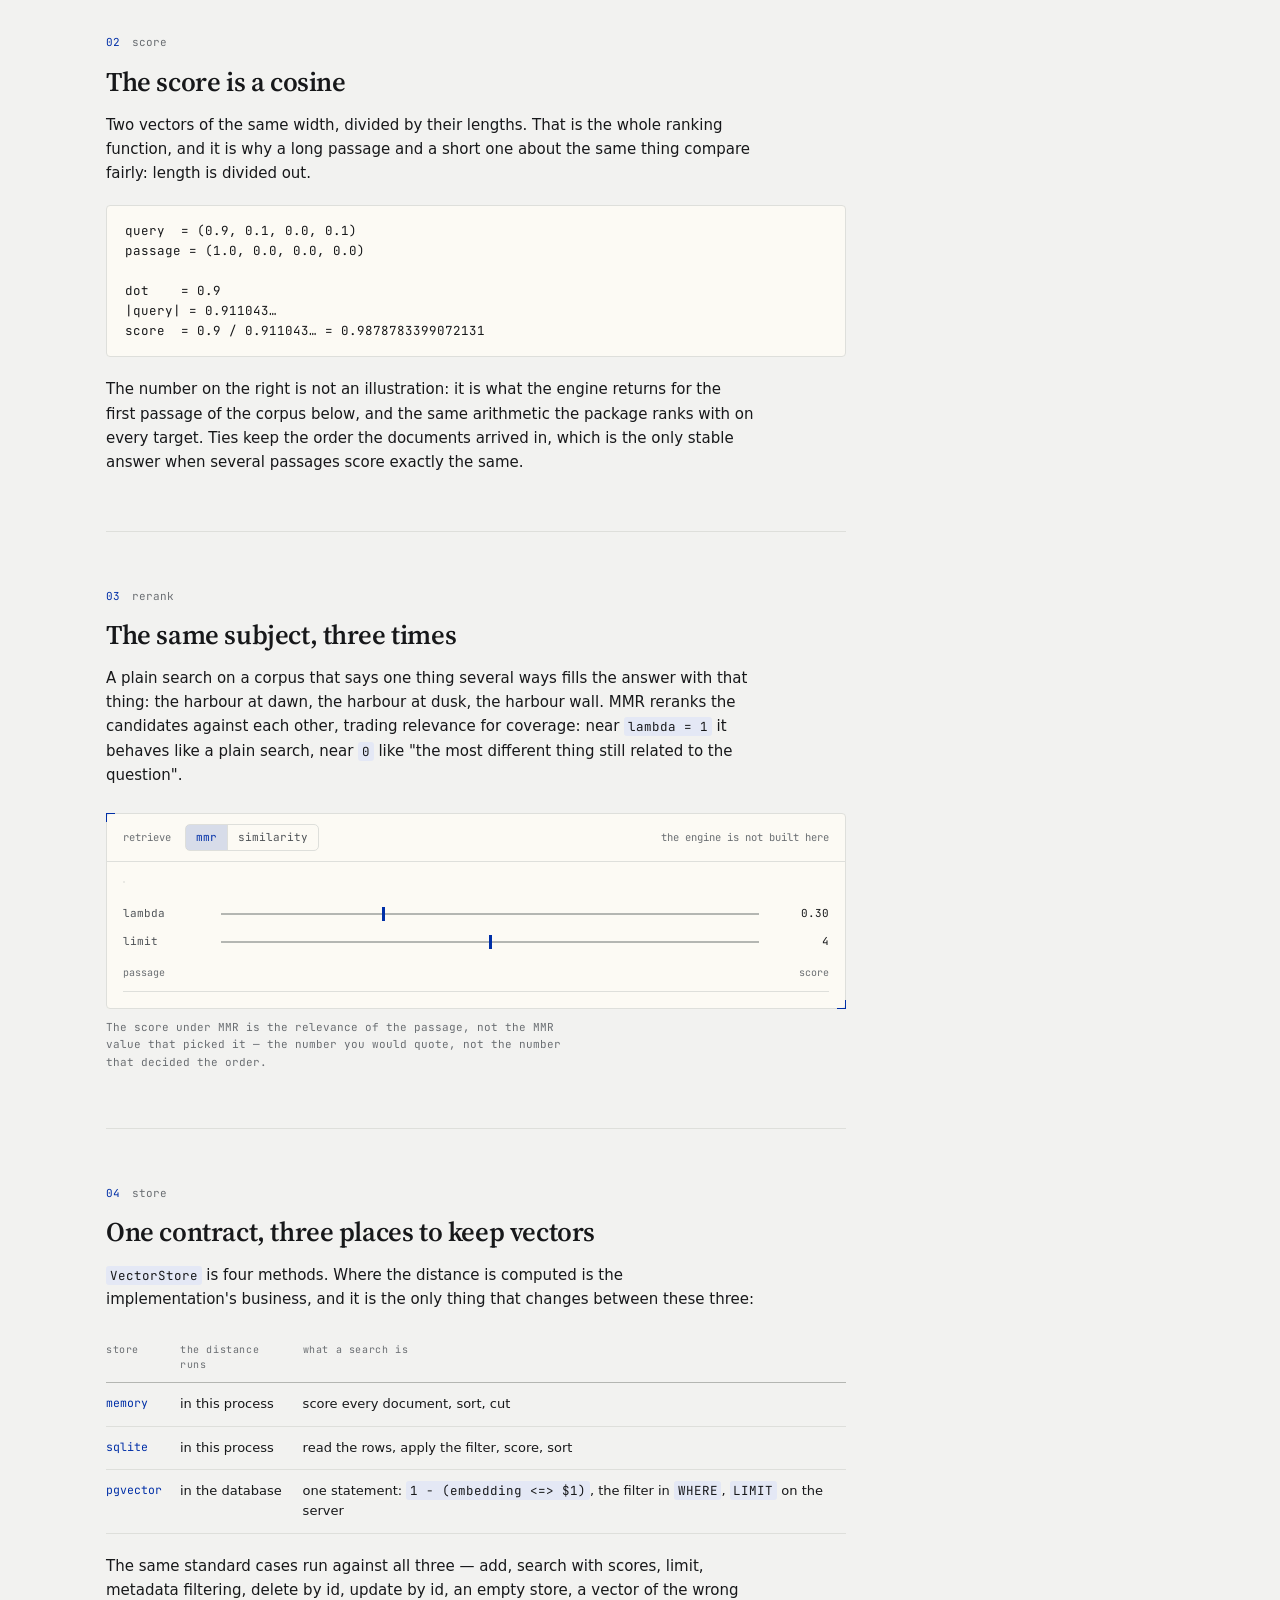
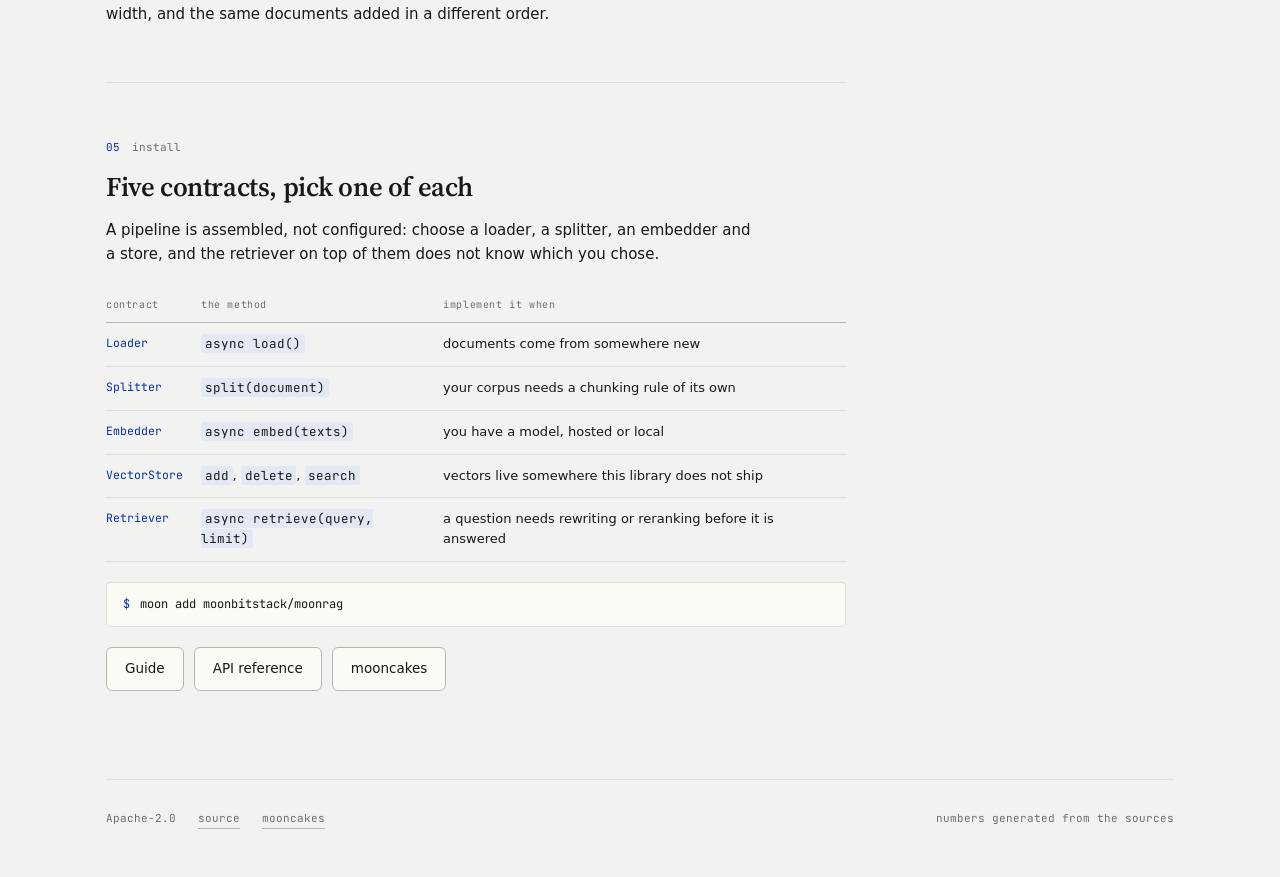
==== commit 4143d448: "test(moonrag): the splitter fixtures are corroborated by a second implementation. The 56 recursive-s" ====
--- a/docs/index.html
+++ b/docs/index.html
@@ -128,7 +128,7 @@
                 <span>vector stores</span>
               </div>
               <div class="metric">
-                <b><!--num:cases-->108<!--/num--></b>
+                <b><!--num:cases-->140<!--/num--></b>
                 <span>reference cases replayed</span>
               </div>
               <div class="metric">
